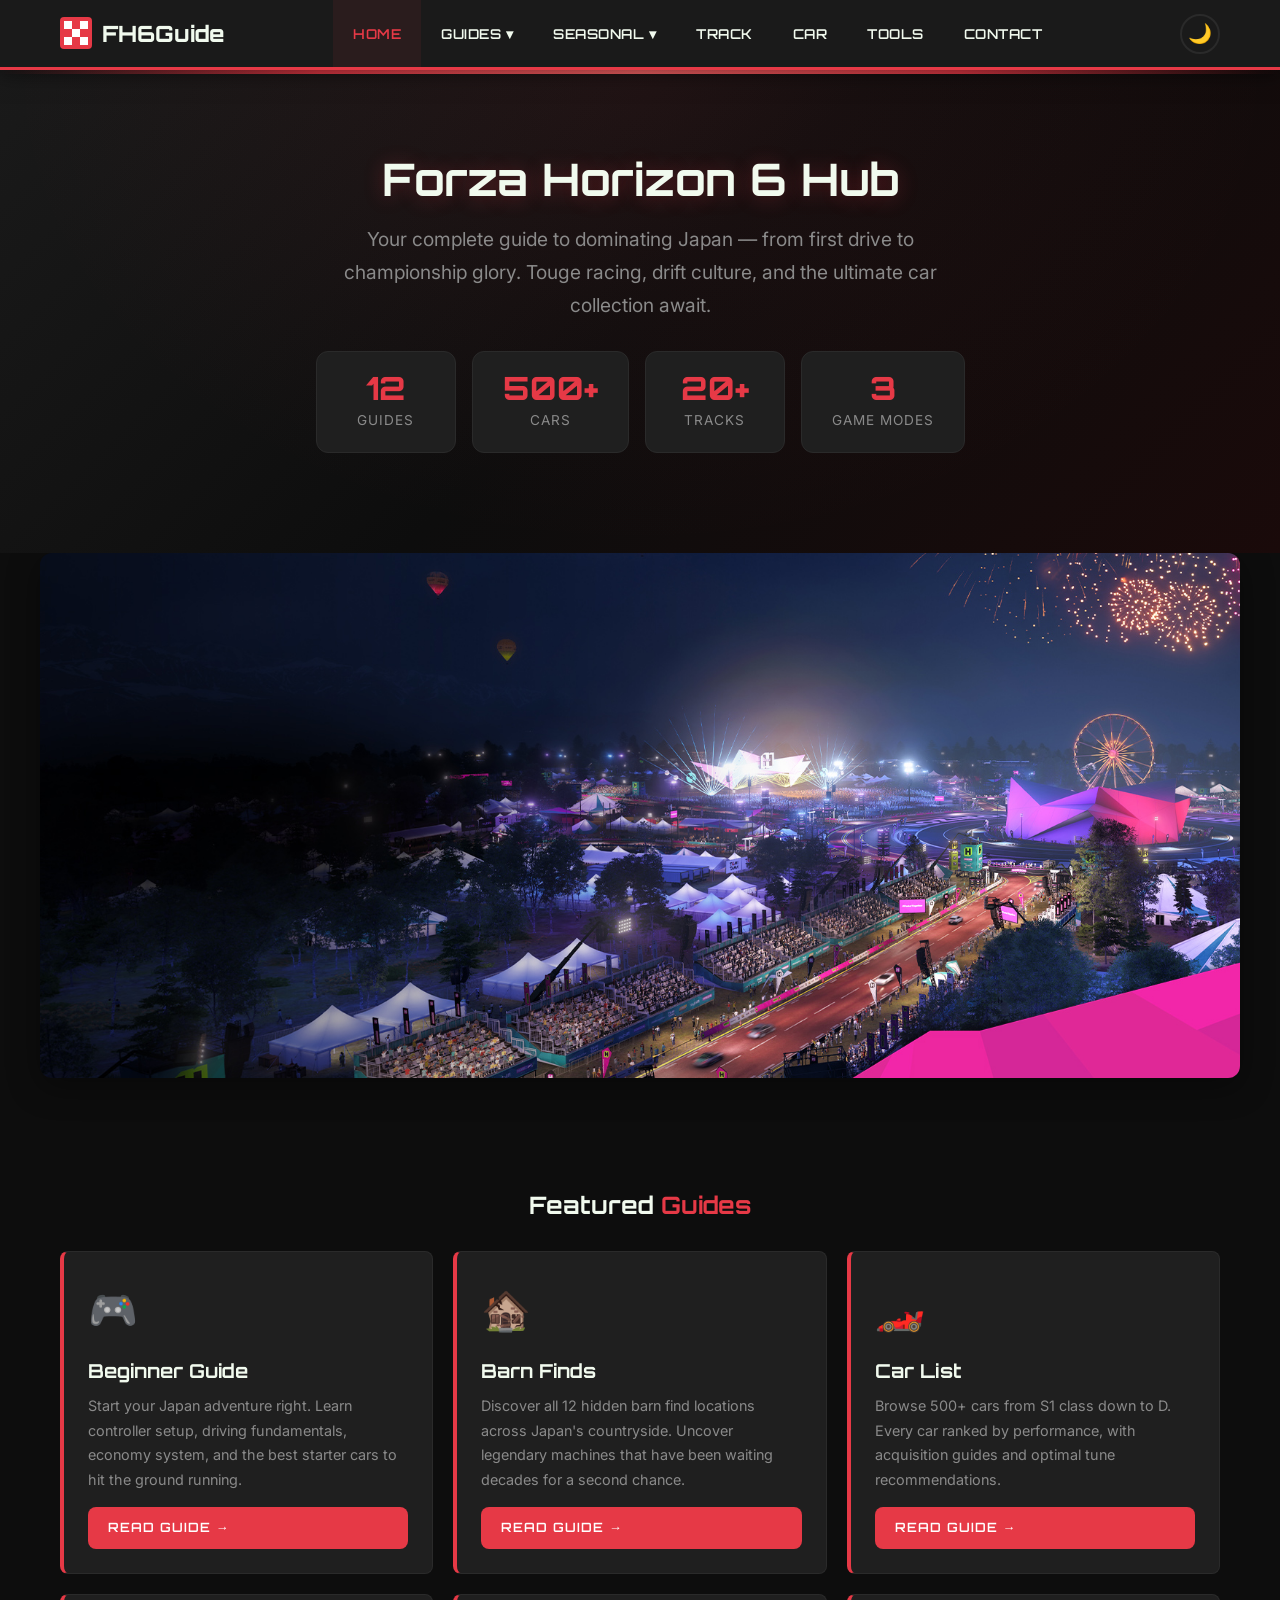
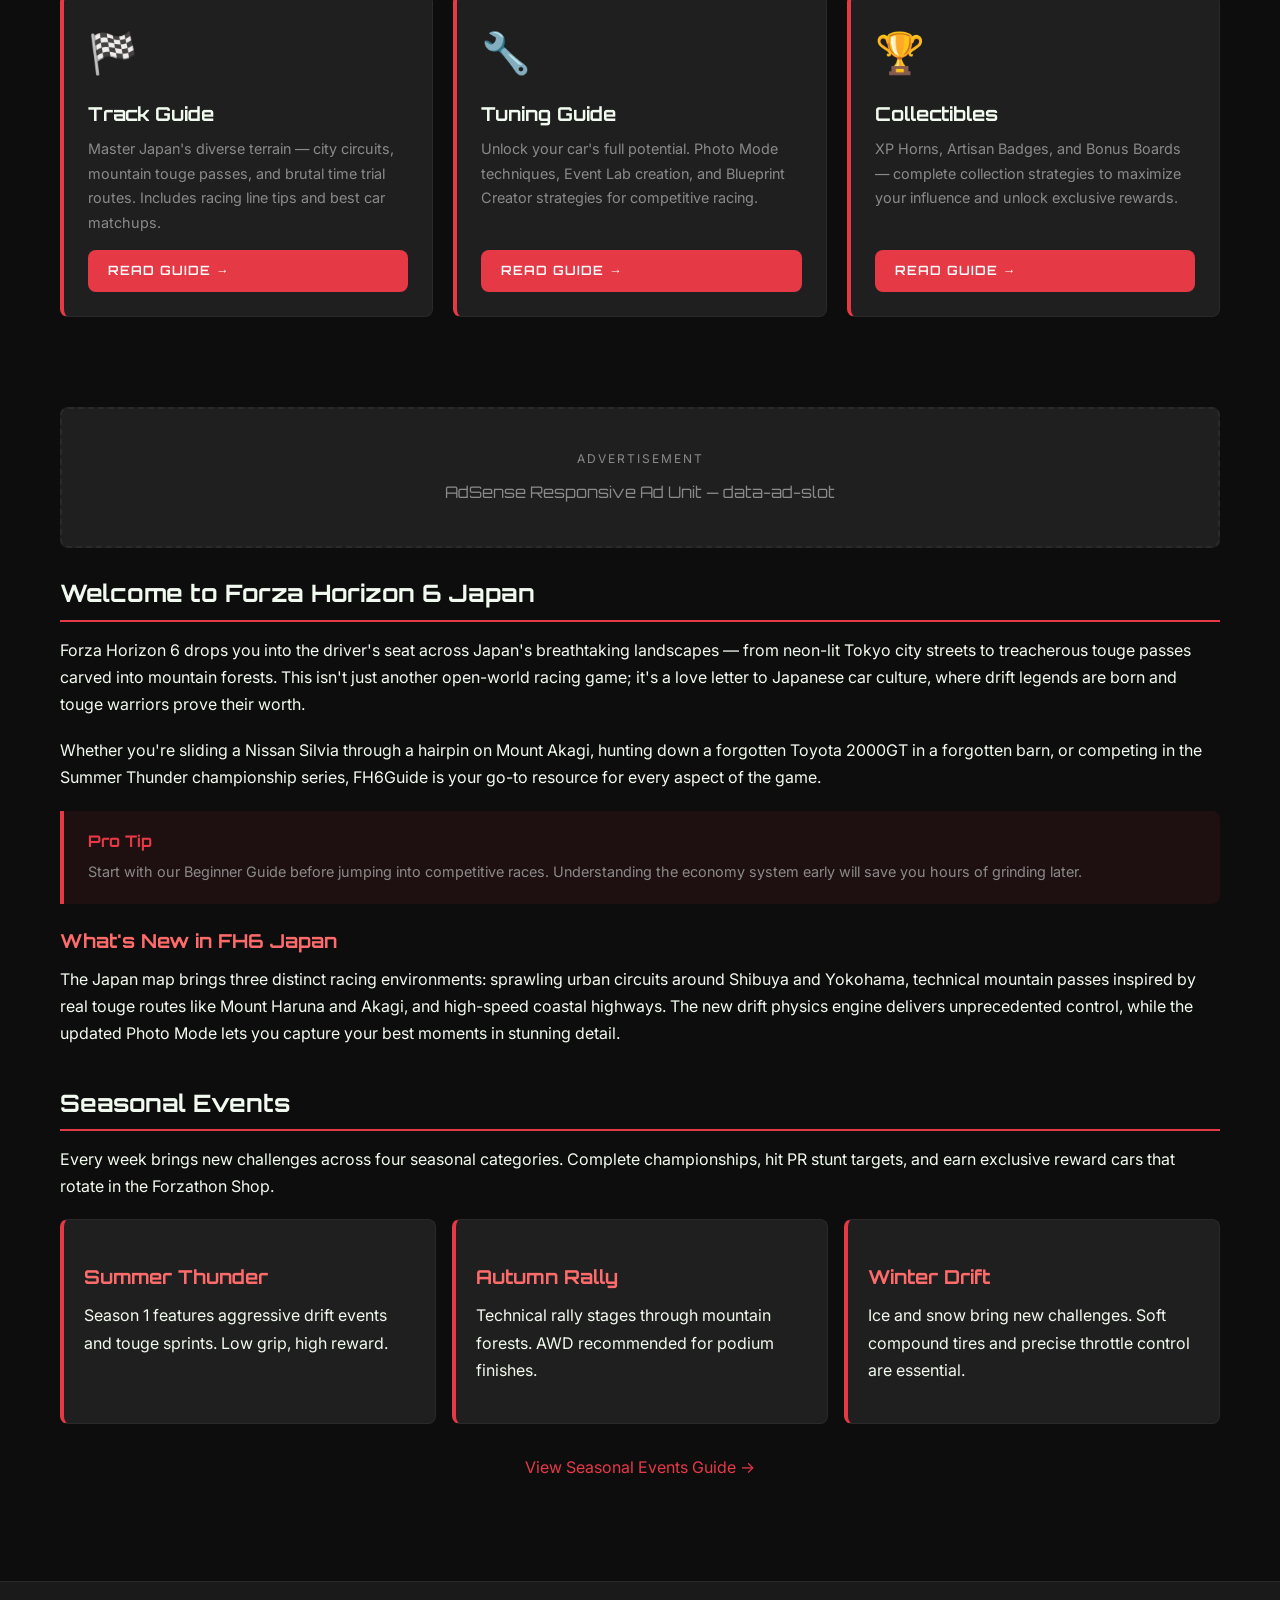
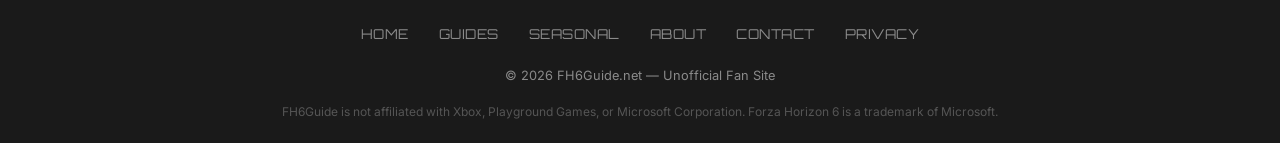
==== index.html @ bef546e5 "Add 11 real Xbox FH6 screenshots + hero images on all pages + img-banner CSS" ====
<!DOCTYPE html>
<html lang="en">
<head>
  <meta charset="UTF-8">
  <meta name="viewport" content="width=device-width, initial-scale=1.0">
  <title>Forza Horizon 6 Hub — Your Complete Japan Racing Guide</title>
  <meta name="description" content="Complete guide to Forza Horizon 6 Japan. Master touge racing, discover hidden barn finds, build the ultimate car collection, and dominate every seasonal event.">
  <meta name="keywords" content="Forza Horizon 6, FH6, Japan racing, touge, drift guide, car list, tuning, barn finds">
  <link rel="canonical" href="https://fh6guide.net/">
  <meta property="og:title" content="Forza Horizon 6 Hub — Your Complete Japan Racing Guide">
  <meta property="og:description" content="Complete guide to Forza Horizon 6 Japan. Master touge racing, discover hidden barn finds, build the ultimate car collection.">
  <meta property="og:type" content="website">
  <meta property="og:url" content="https://fh6guide.net/">
  <meta name="twitter:card" content="summary_large_image">
  <meta name="twitter:title" content="Forza Horizon 6 Hub">
  <meta name="twitter:description" content="Your complete Japan racing guide for FH6.">
  <link rel="stylesheet" href="css/style.css">
  <script type="application/ld+json">
  {
    "@context": "https://schema.org",
    "@type": "WebSite",
    "name": "FH6Guide",
    "url": "https://fh6guide.net/",
    "description": "Complete guide to Forza Horizon 6 Japan racing game",
    "publisher": {
      "@type": "Organization",
      "name": "FH6Guide"
    }
  }
  </script>
</head>
<body>
  <header class="header">
    <div class="header-inner">
      <a href="index.html" class="logo">
        <svg viewBox="0 0 32 32" fill="none" xmlns="http://www.w3.org/2000/svg">
          <rect width="32" height="32" rx="4" fill="#e63946"/>
          <rect x="4" y="4" width="8" height="8" fill="#fff"/>
          <rect x="20" y="4" width="8" height="8" fill="#fff"/>
          <rect x="12" y="12" width="8" height="8" fill="#fff"/>
          <rect x="4" y="20" width="8" height="8" fill="#fff"/>
          <rect x="20" y="20" width="8" height="8" fill="#fff"/>
        </svg>
        FH6Guide
      </a>
      <nav class="nav-desktop">
        <ul>
          <li><a href="index.html" class="active">Home</a></li>
          <li>
            <a href="pages/guides/index.html">Guides ▾</a>
            <ul class="dropdown">
              <li><a href="pages/guides/beginner-guide.html">Beginner Guide</a></li>
              <li><a href="pages/guides/barn-finds-guide.html">Barn Finds</a></li>
              <li><a href="pages/guides/car-guide.html">Car List</a></li>
              <li><a href="pages/guides/track-guide.html">Track Guide</a></li>
              <li><a href="pages/guides/tuning-guide.html">Tuning</a></li>
              <li><a href="pages/guides/collectibles-guide.html">Collectibles</a></li>
            </ul>
          </li>
          <li>
            <a href="pages/seasonal/index.html">Seasonal ▾</a>
            <ul class="dropdown">
              <li><a href="pages/seasonal/season-1-guide.html">Season 1</a></li>
            </ul>
          </li>
          <li><a href="pages/guides/track-guide.html">Track</a></li>
          <li><a href="pages/guides/car-guide.html">Car</a></li>
          <li><a href="pages/guides/tuning-guide.html">Tools</a></li>
          <li><a href="pages/contact.html">Contact</a></li>
        </ul>
      </nav>
      <button class="dark-mode-toggle" aria-label="Toggle dark mode">🌙</button>
      <button class="hamburger" aria-label="Menu">
        <span></span><span></span><span></span>
      </button>
    </div>
  </header>
  <nav class="nav-mobile">
    <ul>
      <li><a href="index.html">Home</a></li>
      <li class="mobile-dropdown">
        <a href="pages/guides/index.html">Guides</a>
        <ul class="mobile-dropdown-content">
          <li><a href="pages/guides/beginner-guide.html">Beginner Guide</a></li>
          <li><a href="pages/guides/barn-finds-guide.html">Barn Finds</a></li>
          <li><a href="pages/guides/car-guide.html">Car List</a></li>
          <li><a href="pages/guides/track-guide.html">Track Guide</a></li>
          <li><a href="pages/guides/tuning-guide.html">Tuning</a></li>
          <li><a href="pages/guides/collectibles-guide.html">Collectibles</a></li>
        </ul>
      </li>
      <li class="mobile-dropdown">
        <a href="pages/seasonal/index.html">Seasonal</a>
        <ul class="mobile-dropdown-content">
          <li><a href="pages/seasonal/season-1-guide.html">Season 1</a></li>
        </ul>
      </li>
      <li><a href="pages/guides/track-guide.html">Track</a></li>
      <li><a href="pages/guides/car-guide.html">Car</a></li>
      <li><a href="pages/guides/tuning-guide.html">Tools</a></li>
      <li><a href="pages/contact.html">Contact</a></li>
      <li><a href="pages/about.html">About</a></li>
    </ul>
  </nav>

  <section class="hero">
    <div class="hero-content container">
      <h1>Forza Horizon 6 Hub</h1>
      <p class="tagline">Your complete guide to dominating Japan — from first drive to championship glory. Touge racing, drift culture, and the ultimate car collection await.</p>
      <div class="stats-row">
        <div class="stat-item">
          <span class="stat-number">12</span>
          <span class="stat-label">Guides</span>
        </div>
        <div class="stat-item">
          <span class="stat-number">500+</span>
          <span class="stat-label">Cars</span>
        </div>
        <div class="stat-item">
          <span class="stat-number">20+</span>
          <span class="stat-label">Tracks</span>
        </div>
        <div class="stat-item">
          <span class="stat-number">3</span>
          <span class="stat-label">Game Modes</span>
        </div>
      </div>
    </div>
  </section>

  <div class="hero-image">
    <img src="images/hero/hero.jpg" alt="Forza Horizon 6 Japan" loading="eager">
  </div>

  <main class="main-content">
    <div class="container">
      <section class="featured-guides">
        <h2 class="section-title">Featured <span>Guides</span></h2>
        <div class="guides-grid">
          <article class="guide-card">
            <div class="guide-card-icon">🎮</div>
            <h3>Beginner Guide</h3>
            <p>Start your Japan adventure right. Learn controller setup, driving fundamentals, economy system, and the best starter cars to hit the ground running.</p>
            <a href="pages/guides/beginner-guide.html" class="guide-card-link">Read Guide →</a>
          </article>
          <article class="guide-card">
            <div class="guide-card-icon">🏚️</div>
            <h3>Barn Finds</h3>
            <p>Discover all 12 hidden barn find locations across Japan's countryside. Uncover legendary machines that have been waiting decades for a second chance.</p>
            <a href="pages/guides/barn-finds-guide.html" class="guide-card-link">Read Guide →</a>
          </article>
          <article class="guide-card">
            <div class="guide-card-icon">🏎️</div>
            <h3>Car List</h3>
            <p>Browse 500+ cars from S1 class down to D. Every car ranked by performance, with acquisition guides and optimal tune recommendations.</p>
            <a href="pages/guides/car-guide.html" class="guide-card-link">Read Guide →</a>
          </article>
          <article class="guide-card">
            <div class="guide-card-icon">🏁</div>
            <h3>Track Guide</h3>
            <p>Master Japan's diverse terrain — city circuits, mountain touge passes, and brutal time trial routes. Includes racing line tips and best car matchups.</p>
            <a href="pages/guides/track-guide.html" class="guide-card-link">Read Guide →</a>
          </article>
          <article class="guide-card">
            <div class="guide-card-icon">🔧</div>
            <h3>Tuning Guide</h3>
            <p>Unlock your car's full potential. Photo Mode techniques, Event Lab creation, and Blueprint Creator strategies for competitive racing.</p>
            <a href="pages/guides/tuning-guide.html" class="guide-card-link">Read Guide →</a>
          </article>
          <article class="guide-card">
            <div class="guide-card-icon">🏆</div>
            <h3>Collectibles</h3>
            <p>XP Horns, Artisan Badges, and Bonus Boards — complete collection strategies to maximize your influence and unlock exclusive rewards.</p>
            <a href="pages/guides/collectibles-guide.html" class="guide-card-link">Read Guide →</a>
          </article>
        </div>
      </section>

      <div class="ad-placeholder">
        <div class="ad-label">Advertisement</div>
        <div class="ad-text">AdSense Responsive Ad Unit — data-ad-slot</div>
      </div>

      <section class="content-section">
        <h2>Welcome to Forza Horizon 6 Japan</h2>
        <p>Forza Horizon 6 drops you into the driver's seat across Japan's breathtaking landscapes — from neon-lit Tokyo city streets to treacherous touge passes carved into mountain forests. This isn't just another open-world racing game; it's a love letter to Japanese car culture, where drift legends are born and touge warriors prove their worth.</p>
        <p>Whether you're sliding a Nissan Silvia through a hairpin on Mount Akagi, hunting down a forgotten Toyota 2000GT in a forgotten barn, or competing in the Summer Thunder championship series, FH6Guide is your go-to resource for every aspect of the game.</p>
        <div class="tip-box">
          <h4>Pro Tip</h4>
          <p>Start with our Beginner Guide before jumping into competitive races. Understanding the economy system early will save you hours of grinding later.</p>
        </div>
        <h3>What's New in FH6 Japan</h3>
        <p>The Japan map brings three distinct racing environments: sprawling urban circuits around Shibuya and Yokohama, technical mountain passes inspired by real touge routes like Mount Haruna and Akagi, and high-speed coastal highways. The new drift physics engine delivers unprecedented control, while the updated Photo Mode lets you capture your best moments in stunning detail.</p>
      </section>

      <section class="content-section">
        <h2>Seasonal Events</h2>
        <p>Every week brings new challenges across four seasonal categories. Complete championships, hit PR stunt targets, and earn exclusive reward cars that rotate in the Forzathon Shop.</p>
        <div class="info-grid">
          <div class="info-card">
            <h3>Summer Thunder</h3>
            <p>Season 1 features aggressive drift events and touge sprints. Low grip, high reward.</p>
          </div>
          <div class="info-card">
            <h3>Autumn Rally</h3>
            <p>Technical rally stages through mountain forests. AWD recommended for podium finishes.</p>
          </div>
          <div class="info-card">
            <h3>Winter Drift</h3>
            <p>Ice and snow bring new challenges. Soft compound tires and precise throttle control are essential.</p>
          </div>
        </div>
        <p style="text-align:center"><a href="pages/seasonal/index.html">View Seasonal Events Guide →</a></p>
      </section>
    </div>
  </main>

  <footer class="footer">
    <div class="container">
      <div class="footer-links">
        <a href="index.html">Home</a>
        <a href="pages/guides/index.html">Guides</a>
        <a href="pages/seasonal/index.html">Seasonal</a>
        <a href="pages/about.html">About</a>
        <a href="pages/contact.html">Contact</a>
        <a href="pages/privacy.html">Privacy</a>
      </div>
      <p>© 2026 FH6Guide.net — Unofficial Fan Site</p>
      <p class="disclaimer">FH6Guide is not affiliated with Xbox, Playground Games, or Microsoft Corporation. Forza Horizon 6 is a trademark of Microsoft.</p>
    </div>
  </footer>

  <script src="js/header.js"></script>
</body>
</html>
---- css/style.css ----
/* ================================================
   FH6Guide.net - Forza Horizon 6 Japan Complete Guide
   Stylesheet v1.0
   ================================================ */

@import url('https://fonts.googleapis.com/css2?family=Orbitron:wght@400;500;600;700;800;900&family=Inter:wght@300;400;500;600;700&display=swap');

:root {
  --bg-primary: #0d0d0d;
  --bg-secondary: #1a1a1a;
  --bg-card: #1f1f1f;
  --accent: #e63946;
  --accent-light: #ff6b6b;
  --accent-dark: #c1121f;
  --text: #f1faee;
  --text-muted: #8a8a8a;
  --border: #2a2a2a;
  --shadow: 0 4px 20px rgba(0, 0, 0, 0.5);
  --shadow-hover: 0 8px 30px rgba(230, 57, 70, 0.2);
  --radius: 8px;
  --radius-lg: 12px;
  --transition: all 0.3s ease;
  --font-heading: 'Orbitron', sans-serif;
  --font-body: 'Inter', sans-serif;
  --container: 1200px;
  --header-height: 70px;
}

*, *::before, *::after {
  box-sizing: border-box;
  margin: 0;
  padding: 0;
}

html {
  scroll-behavior: smooth;
  font-size: 16px;
}

body {
  font-family: var(--font-body);
  background-color: var(--bg-primary);
  color: var(--text);
  line-height: 1.7;
  min-height: 100vh;
  overflow-x: hidden;
}

a {
  color: var(--accent);
  text-decoration: none;
  transition: var(--transition);
}

a:hover {
  color: var(--accent-light);
}

img {
  max-width: 100%;
  height: auto;
  display: block;
}

ul, ol {
  list-style: none;
}

h1, h2, h3, h4, h5, h6 {
  font-family: var(--font-heading);
  font-weight: 700;
  line-height: 1.3;
  color: var(--text);
}

h1 { font-size: 2.2rem; }
h2 { font-size: 1.7rem; }
h3 { font-size: 1.3rem; }
h4 { font-size: 1.1rem; }

p {
  margin-bottom: 1rem;
  color: var(--text);
}

.container {
  width: 100%;
  max-width: var(--container);
  margin: 0 auto;
  padding: 0 20px;
}

.header {
  position: sticky;
  top: 0;
  z-index: 1000;
  background-color: var(--bg-secondary);
  border-bottom: 3px solid var(--accent);
  height: var(--header-height);
  box-shadow: var(--shadow);
}

.header-inner {
  display: flex;
  align-items: center;
  justify-content: space-between;
  height: 100%;
  max-width: var(--container);
  margin: 0 auto;
  padding: 0 20px;
}

.logo {
  display: flex;
  align-items: center;
  gap: 10px;
  font-family: var(--font-heading);
  font-size: 1.4rem;
  font-weight: 800;
  color: var(--text);
  text-decoration: none;
}

.logo:hover {
  color: var(--text);
}

.logo svg {
  width: 32px;
  height: 32px;
}

.nav-desktop {
  display: flex;
  align-items: center;
  gap: 0;
}

.nav-desktop > ul {
  display: flex;
  align-items: center;
  gap: 0;
}

.nav-desktop > ul > li {
  position: relative;
}

.nav-desktop > ul > li > a {
  display: flex;
  align-items: center;
  gap: 6px;
  padding: 0 20px;
  height: var(--header-height);
  color: var(--text);
  font-family: var(--font-heading);
  font-size: 0.85rem;
  font-weight: 600;
  letter-spacing: 0.5px;
  text-transform: uppercase;
  transition: var(--transition);
}

.nav-desktop > ul > li > a:hover,
.nav-desktop > ul > li > a.active {
  color: var(--accent);
  background-color: rgba(230, 57, 70, 0.08);
}

.nav-desktop .dropdown {
  position: absolute;
  top: 100%;
  left: 0;
  min-width: 220px;
  background-color: var(--bg-card);
  border: 1px solid var(--border);
  border-radius: 0 0 var(--radius) var(--radius);
  box-shadow: var(--shadow);
  opacity: 0;
  visibility: hidden;
  transform: translateY(-10px);
  transition: var(--transition);
  z-index: 100;
}

.nav-desktop > ul > li:hover .dropdown {
  opacity: 1;
  visibility: visible;
  transform: translateY(0);
}

.nav-desktop .dropdown li a {
  display: block;
  padding: 12px 20px;
  color: var(--text-muted);
  font-family: var(--font-heading);
  font-size: 0.8rem;
  font-weight: 500;
  letter-spacing: 0.3px;
  text-transform: uppercase;
  border-bottom: 1px solid var(--border);
  transition: var(--transition);
}

.nav-desktop .dropdown li:last-child a {
  border-bottom: none;
}

.nav-desktop .dropdown li a:hover {
  color: var(--accent);
  background-color: rgba(230, 57, 70, 0.1);
  padding-left: 24px;
}

.dark-mode-toggle {
  background: none;
  border: 2px solid var(--border);
  color: var(--text);
  width: 40px;
  height: 40px;
  border-radius: 50%;
  cursor: pointer;
  font-size: 1.2rem;
  display: flex;
  align-items: center;
  justify-content: center;
  transition: var(--transition);
  margin-left: 10px;
}

.dark-mode-toggle:hover {
  border-color: var(--accent);
  color: var(--accent);
}

.hamburger {
  display: none;
  flex-direction: column;
  gap: 5px;
  background: none;
  border: none;
  cursor: pointer;
  padding: 5px;
}

.hamburger span {
  display: block;
  width: 28px;
  height: 3px;
  background-color: var(--text);
  border-radius: 2px;
  transition: var(--transition);
}

.hamburger.active span:nth-child(1) {
  transform: rotate(45deg) translate(6px, 6px);
}

.hamburger.active span:nth-child(2) {
  opacity: 0;
}

.hamburger.active span:nth-child(3) {
  transform: rotate(-45deg) translate(6px, -6px);
}

.nav-mobile {
  display: none;
  position: fixed;
  top: var(--header-height);
  left: 0;
  right: 0;
  bottom: 0;
  background-color: var(--bg-secondary);
  z-index: 999;
  overflow-y: auto;
}

.nav-mobile.active {
  display: block;
}

.nav-mobile ul {
  padding: 20px;
}

.nav-mobile > ul > li > a {
  display: block;
  padding: 15px 0;
  color: var(--text);
  font-family: var(--font-heading);
  font-size: 1rem;
  font-weight: 600;
  text-transform: uppercase;
  border-bottom: 1px solid var(--border);
}

.nav-mobile .mobile-dropdown > a {
  display: flex;
  justify-content: space-between;
  align-items: center;
}

.nav-mobile .mobile-dropdown-content {
  display: none;
  padding-left: 20px;
}

.nav-mobile .mobile-dropdown.active .mobile-dropdown-content {
  display: block;
}

.nav-mobile .mobile-dropdown-content li a {
  display: block;
  padding: 10px 0;
  color: var(--text-muted);
  font-size: 0.9rem;
  border-bottom: 1px solid var(--border);
}

.hero {
  position: relative;
  padding: 80px 0 60px;
  text-align: center;
  overflow: hidden;
  background: linear-gradient(135deg, var(--bg-secondary) 0%, var(--bg-primary) 50%, #1a0a0a 100%);
}

.hero::before {
  content: '';
  position: absolute;
  top: 0;
  left: 0;
  right: 0;
  height: 4px;
  background: linear-gradient(90deg, transparent, var(--accent), var(--accent-light), var(--accent), transparent);
}

.hero::after {
  content: '';
  position: absolute;
  inset: 0;
  background: radial-gradient(ellipse at center top, rgba(230, 57, 70, 0.08) 0%, transparent 70%);
  pointer-events: none;
}

.hero-content {
  position: relative;
  z-index: 1;
}

.hero h1 {
  font-size: 2.8rem;
  margin-bottom: 15px;
  text-shadow: 0 2px 20px rgba(230, 57, 70, 0.3);
}

.hero .tagline {
  font-size: 1.2rem;
  color: var(--text-muted);
  margin-bottom: 30px;
  max-width: 600px;
  margin-left: auto;
  margin-right: auto;
}

.stats-row {
  display: flex;
  gap: 16px;
  justify-content: center;
  flex-wrap: wrap;
  margin-bottom: 40px;
}

.stat-item {
  display: flex;
  flex-direction: column;
  align-items: center;
  padding: 20px 30px;
  background-color: var(--bg-card);
  border: 1px solid var(--border);
  border-radius: var(--radius-lg);
  min-width: 140px;
}

.stat-number {
  font-family: var(--font-heading);
  font-size: 2rem;
  font-weight: 800;
  color: var(--accent);
  line-height: 1;
  margin-bottom: 5px;
}

.stat-label {
  font-size: 0.85rem;
  color: var(--text-muted);
  text-transform: uppercase;
  letter-spacing: 1px;
}

.featured-guides {
  padding: 40px 0 60px;
}

.section-title {
  font-size: 1.5rem;
  margin-bottom: 30px;
  text-align: center;
  color: var(--text);
}

.section-title span {
  color: var(--accent);
}

.guides-grid {
  display: grid;
  grid-template-columns: repeat(auto-fill, minmax(320px, 1fr));
  gap: 20px;
}

.guide-card {
  display: flex;
  flex-direction: column;
  background-color: var(--bg-card);
  border: 1px solid var(--border);
  border-left: 4px solid var(--accent);
  border-radius: var(--radius);
  padding: 24px;
  transition: var(--transition);
}

.guide-card:hover {
  transform: translateY(-5px);
  box-shadow: var(--shadow-hover);
  border-color: var(--accent);
}

.guide-card-icon {
  font-size: 2.5rem;
  margin-bottom: 15px;
}

.guide-card h3 {
  font-size: 1.2rem;
  margin-bottom: 10px;
  color: var(--text);
}

.guide-card p {
  font-size: 0.9rem;
  color: var(--text-muted);
  margin-bottom: 15px;
  flex-grow: 1;
}

.guide-card-link {
  display: inline-flex;
  align-items: center;
  gap: 8px;
  padding: 10px 20px;
  background-color: var(--accent);
  color: #fff;
  font-family: var(--font-heading);
  font-size: 0.8rem;
  font-weight: 600;
  text-transform: uppercase;
  letter-spacing: 1px;
  border-radius: var(--radius);
  transition: var(--transition);
}

.guide-card-link:hover {
  background-color: var(--accent-light);
  color: #fff;
  transform: translateX(3px);
}

.hero-page {
  position: relative;
  padding: 60px 0 40px;
  text-align: center;
  background: linear-gradient(135deg, var(--bg-secondary) 0%, var(--bg-primary) 100%);
}

.hero-page::before {
  content: '';
  position: absolute;
  top: 0;
  left: 0;
  right: 0;
  height: 4px;
  background: linear-gradient(90deg, transparent, var(--accent), transparent);
}

.hero-page h1 {
  font-size: 2.2rem;
  margin-bottom: 10px;
}

.hero-page .breadcrumb {
  font-size: 0.85rem;
  color: var(--text-muted);
}

.hero-page .breadcrumb a {
  color: var(--text-muted);
}

.hero-page .breadcrumb a:hover {
  color: var(--accent);
}


/* Hero full-width image */
.hero-image {
    width: 100%;
    max-width: 1200px;
    margin: 0 auto 32px;
    border-radius: 12px;
    overflow: hidden;
    box-shadow: 0 8px 32px rgba(0,0,0,0.4);
}
.hero-image img {
    width: 100%;
    height: auto;
    display: block;
    aspect-ratio: 16/7;
    object-fit: cover;
}

.main-content {
  padding: 40px 0 60px;
}

.tab-nav {
  display: flex;
  gap: 10px;
  flex-wrap: wrap;
  margin-bottom: 30px;
  padding-bottom: 20px;
  border-bottom: 1px solid var(--border);
}

.tab-btn {
  padding: 10px 24px;
  background-color: var(--bg-card);
  border: 1px solid var(--border);
  border-radius: 30px;
  color: var(--text-muted);
  font-family: var(--font-heading);
  font-size: 0.85rem;
  font-weight: 600;
  text-transform: uppercase;
  letter-spacing: 0.5px;
  cursor: pointer;
  transition: var(--transition);
}

.tab-btn:hover {
  border-color: var(--accent);
  color: var(--text);
}

.tab-btn.active {
  background-color: var(--accent);
  border-color: var(--accent);
  color: #fff;
}

.tab-content {
  display: none;
}

.tab-content.active {
  display: block;
}

.info-grid {
  display: grid;
  grid-template-columns: repeat(auto-fill, minmax(300px, 1fr));
  gap: 16px;
  margin-bottom: 30px;
}

.info-card {
  background-color: var(--bg-card);
  border: 1px solid var(--border);
  border-left: 4px solid var(--accent);
  border-radius: var(--radius);
  padding: 20px;
  transition: var(--transition);
}

.info-card:hover {
  transform: translateY(-3px);
  box-shadow: var(--shadow);
}

.info-card h3 {
  font-size: 1.1rem;
  margin-bottom: 10px;
  color: var(--accent);
}

.info-card p {
  font-size: 0.9rem;
  color: var(--text-muted);
  margin-bottom: 0;
}

.checklist {
  margin-bottom: 30px;
}

.checklist li {
  display: flex;
  align-items: flex-start;
  gap: 12px;
  padding: 12px 0;
  border-bottom: 1px solid var(--border);
}

.checklist li:last-child {
  border-bottom: none;
}

.checklist input[type="checkbox"] {
  appearance: none;
  width: 22px;
  height: 22px;
  min-width: 22px;
  border: 2px solid var(--border);
  border-radius: 4px;
  cursor: pointer;
  transition: var(--transition);
  position: relative;
  margin-top: 2px;
}

.checklist input[type="checkbox"]:checked {
  background-color: var(--accent);
  border-color: var(--accent);
}

.checklist input[type="checkbox"]:checked::after {
  content: '';
  position: absolute;
  top: 50%;
  left: 50%;
  transform: translate(-50%, -50%);
  width: 12px;
  height: 12px;
  background: url("data:image/svg+xml,%3Csvg xmlns='http://www.w3.org/2000/svg' viewBox='0 0 24 24' fill='white'%3E%3Cpath d='M9 16.17L4.83 12l-1.42 1.41L9 19 21 7l-1.41-1.41z'/%3E%3C/svg%3E") center/contain no-repeat;
}

.checklist label {
  cursor: pointer;
  color: var(--text);
  font-size: 0.95rem;
}

.table-wrapper {
  overflow-x: auto;
  margin-bottom: 30px;
  border-radius: var(--radius);
  border: 1px solid var(--border);
}

table {
  width: 100%;
  border-collapse: collapse;
  background-color: var(--bg-card);
}

thead {
  background-color: var(--bg-secondary);
}

th {
  padding: 14px 16px;
  text-align: left;
  font-family: var(--font-heading);
  font-size: 0.8rem;
  font-weight: 700;
  text-transform: uppercase;
  letter-spacing: 0.5px;
  color: var(--text-muted);
  border-bottom: 2px solid var(--border);
}

td {
  padding: 12px 16px;
  font-size: 0.9rem;
  color: var(--text);
  border-bottom: 1px solid var(--border);
}

tr:last-child td {
  border-bottom: none;
}

tr:hover td {
  background-color: rgba(230, 57, 70, 0.05);
}

td .car-name {
  font-weight: 600;
  color: var(--text);
}

td .car-year {
  color: var(--text-muted);
  font-size: 0.8rem;
}

td .car-class {
  display: inline-block;
  padding: 3px 10px;
  border-radius: 20px;
  font-size: 0.75rem;
  font-weight: 700;
  text-transform: uppercase;
}

.class-s1 { background-color: #ff6b6b; color: #000; }
.class-s2 { background-color: #ffd700; color: #000; }
.class-a   { background-color: #00bfff; color: #000; }
.class-b   { background-color: #32cd32; color: #000; }
.class-c   { background-color: #ffa500; color: #000; }
.class-d   { background-color: #808080; color: #fff; }

.faq-section {
  margin-top: 40px;
}

.faq-item {
  border: 1px solid var(--border);
  border-radius: var(--radius);
  margin-bottom: 15px;
  overflow: hidden;
  background-color: var(--bg-card);
}

.faq-question {
  display: flex;
  justify-content: space-between;
  align-items: center;
  padding: 18px 20px;
  cursor: pointer;
  font-family: var(--font-heading);
  font-size: 1rem;
  font-weight: 600;
  color: var(--text);
  background-color: var(--bg-secondary);
  transition: var(--transition);
}

.faq-question:hover {
  background-color: rgba(230, 57, 70, 0.1);
}

.faq-question::after {
  content: '+';
  font-size: 1.5rem;
  color: var(--accent);
  transition: var(--transition);
}

.faq-item.active .faq-question::after {
  content: '-';
}

.faq-answer {
  display: none;
  padding: 20px;
  color: var(--text-muted);
  font-size: 0.95rem;
  line-height: 1.8;
}

.faq-item.active .faq-answer {
  display: block;
}

.image-gallery {
  display: grid;
  grid-template-columns: repeat(2, 1fr);
  gap: 16px;
  margin-bottom: 30px;
}

.gallery-item {
  position: relative;
  aspect-ratio: 16 / 9;
  border-radius: var(--radius);
  overflow: hidden;
  background: linear-gradient(135deg, var(--bg-secondary), var(--bg-card));
  border: 1px solid var(--border);
}

.gallery-item img,
.gallery-item .placeholder-img {
  width: 100%;
  height: 100%;
  object-fit: cover;
}

.placeholder-img {
  display: flex;
  align-items: center;
  justify-content: center;
  font-size: 3rem;
  color: var(--accent);
  background: linear-gradient(135deg, var(--bg-secondary), #1a0a0a);
}

.video-embed {
  margin-bottom: 30px;
  border-radius: var(--radius);
  overflow: hidden;
  border: 1px solid var(--border);
  aspect-ratio: 16 / 9;
  background-color: var(--bg-card);
}

.video-embed iframe {
  width: 100%;
  height: 100%;
  border: none;
}

.ad-placeholder {
  margin: 30px 0;
  padding: 40px 20px;
  border: 2px dashed var(--border);
  border-radius: var(--radius);
  text-align: center;
  background-color: var(--bg-card);
}

.ad-placeholder .ad-label {
  font-size: 0.75rem;
  text-transform: uppercase;
  letter-spacing: 2px;
  color: var(--text-muted);
  margin-bottom: 10px;
}

.ad-placeholder .ad-text {
  font-family: var(--font-heading);
  font-size: 1rem;
  color: var(--text-muted);
}

.content-section {
  margin-bottom: 40px;
}

.content-section h2 {
  font-size: 1.5rem;
  margin-bottom: 15px;
  padding-bottom: 10px;
  border-bottom: 2px solid var(--accent);
}

.content-section h3 {
  font-size: 1.2rem;
  margin: 25px 0 12px;
  color: var(--accent-light);
}

.content-section p {
  font-size: 1rem;
  color: var(--text);
  margin-bottom: 1.2rem;
}

.content-section ul,
.content-section ol {
  margin-bottom: 1.2rem;
  padding-left: 20px;
}

.content-section ul li,
.content-section ol li {
  margin-bottom: 8px;
  color: var(--text);
  list-style: disc;
}

.content-section ol li {
  list-style: decimal;
}

.tip-box {
  padding: 20px 24px;
  background-color: rgba(230, 57, 70, 0.08);
  border-left: 4px solid var(--accent);
  border-radius: 0 var(--radius) var(--radius) 0;
  margin-bottom: 20px;
}

.tip-box h4 {
  color: var(--accent);
  margin-bottom: 8px;
  font-size: 1rem;
}

.tip-box p {
  font-size: 0.9rem;
  color: var(--text-muted);
  margin-bottom: 0;
}

.reward-tier {
  display: flex;
  gap: 20px;
  padding: 20px;
  background-color: var(--bg-card);
  border: 1px solid var(--border);
  border-radius: var(--radius);
  margin-bottom: 15px;
  align-items: center;
}

.reward-tier .tier-badge {
  padding: 8px 16px;
  border-radius: var(--radius);
  font-family: var(--font-heading);
  font-size: 0.9rem;
  font-weight: 700;
  text-transform: uppercase;
}

.reward-tier .tier-badge.gold {
  background-color: #ffd700;
  color: #000;
}

.reward-tier .tier-badge.silver {
  background-color: #c0c0c0;
  color: #000;
}

.reward-tier .tier-badge.bronze {
  background-color: #cd7f32;
  color: #fff;
}

.reward-tier .tier-info h4 {
  font-size: 1rem;
  margin-bottom: 5px;
}

.reward-tier .tier-info p {
  font-size: 0.85rem;
  color: var(--text-muted);
  margin-bottom: 0;
}

.contact-form {
  max-width: 600px;
  margin: 0 auto 40px;
}

.form-group {
  margin-bottom: 20px;
}

.form-group label {
  display: block;
  margin-bottom: 8px;
  font-family: var(--font-heading);
  font-size: 0.85rem;
  font-weight: 600;
  color: var(--text);
  text-transform: uppercase;
  letter-spacing: 0.5px;
}

.form-group input,
.form-group textarea,
.form-group select {
  width: 100%;
  padding: 14px 16px;
  background-color: var(--bg-card);
  border: 1px solid var(--border);
  border-radius: var(--radius);
  color: var(--text);
  font-family: var(--font-body);
  font-size: 1rem;
  transition: var(--transition);
}

.form-group input:focus,
.form-group textarea:focus,
.form-group select:focus {
  outline: none;
  border-color: var(--accent);
  box-shadow: 0 0 0 3px rgba(230, 57, 70, 0.15);
}

.form-group textarea {
  min-height: 150px;
  resize: vertical;
}

.btn-primary {
  display: inline-flex;
  align-items: center;
  justify-content: center;
  padding: 14px 40px;
  background-color: var(--accent);
  border: none;
  border-radius: var(--radius);
  color: #fff;
  font-family: var(--font-heading);
  font-size: 1rem;
  font-weight: 700;
  text-transform: uppercase;
  letter-spacing: 1px;
  cursor: pointer;
  transition: var(--transition);
}

.btn-primary:hover {
  background-color: var(--accent-light);
  transform: translateY(-2px);
  box-shadow: var(--shadow-hover);
}

.footer {
  background-color: var(--bg-secondary);
  border-top: 1px solid var(--border);
  padding: 40px 0 20px;
  text-align: center;
}

.footer-links {
  display: flex;
  justify-content: center;
  gap: 30px;
  flex-wrap: wrap;
  margin-bottom: 20px;
}

.footer-links a {
  color: var(--text-muted);
  font-size: 0.85rem;
  font-family: var(--font-heading);
  text-transform: uppercase;
  letter-spacing: 0.5px;
}

.footer-links a:hover {
  color: var(--accent);
}

.footer p {
  font-size: 0.8rem;
  color: var(--text-muted);
  margin-bottom: 0;
}

.footer .disclaimer {
  margin-top: 15px;
  font-size: 0.75rem;
  color: #555;
}

.related-links {
  padding: 20px;
  background-color: var(--bg-card);
  border: 1px solid var(--border);
  border-radius: var(--radius);
  margin: 30px 0;
}

.related-links h4 {
  font-size: 1rem;
  margin-bottom: 12px;
  color: var(--accent);
}

.related-links ul {
  display: flex;
  flex-wrap: wrap;
  gap: 10px;
}

.related-links li a {
  padding: 6px 14px;
  background-color: var(--bg-secondary);
  border: 1px solid var(--border);
  border-radius: 20px;
  color: var(--text-muted);
  font-size: 0.85rem;
  transition: var(--transition);
}

.related-links li a:hover {
  border-color: var(--accent);
  color: var(--accent);
  background-color: rgba(230, 57, 70, 0.08);
}

@media (max-width: 992px) {
  .nav-desktop {
    display: none;
  }

  .hamburger {
    display: flex;
  }

  .hero h1 {
    font-size: 2.2rem;
  }

  .guides-grid {
    grid-template-columns: repeat(auto-fill, minmax(280px, 1fr));
  }
}

@media (max-width: 768px) {
  h1 { font-size: 1.8rem; }
  h2 { font-size: 1.4rem; }
  h3 { font-size: 1.1rem; }

  .hero {
    padding: 50px 0 40px;
  }

  .hero h1 {
    font-size: 1.8rem;
  }

  .hero .tagline {
    font-size: 1rem;
  }

  .stats-row {
    gap: 10px;
  }

  .stat-item {
    padding: 15px 20px;
    min-width: 120px;
  }

  .stat-number {
    font-size: 1.5rem;
  }

  .guides-grid {
    grid-template-columns: 1fr;
  }

  .info-grid {
    grid-template-columns: 1fr;
  }

  .image-gallery {
    grid-template-columns: 1fr;
  }

  .tab-nav {
    gap: 8px;
  }

  .tab-btn {
    padding: 8px 16px;
    font-size: 0.75rem;
  }

  .reward-tier {
    flex-direction: column;
    text-align: center;
  }

  .footer-links {
    flex-direction: column;
    gap: 15px;
  }
}

@media (max-width: 480px) {
  html {
    font-size: 15px;
  }

  .container {
    padding: 0 15px;
  }

  .hero {
    padding: 40px 0 30px;
  }

  .hero h1 {
    font-size: 1.5rem;
  }

  .stat-item {
    min-width: 100px;
    padding: 12px 15px;
  }

  .stat-number {
    font-size: 1.3rem;
  }

  .guide-card {
    padding: 18px;
  }

  .ad-placeholder {
    padding: 30px 15px;
  }
}

.text-center { text-align: center; }
.text-left { text-align: left; }
.text-right { text-align: right; }
.mt-0 { margin-top: 0; }
.mb-0 { margin-bottom: 0; }
.mb-20 { margin-bottom: 20px; }
.mb-30 { margin-bottom: 30px; }
.mb-40 { margin-bottom: 40px; }
.pt-0 { padding-top: 0; }
.pb-0 { padding-bottom: 0; }
.hidden { display: none; }
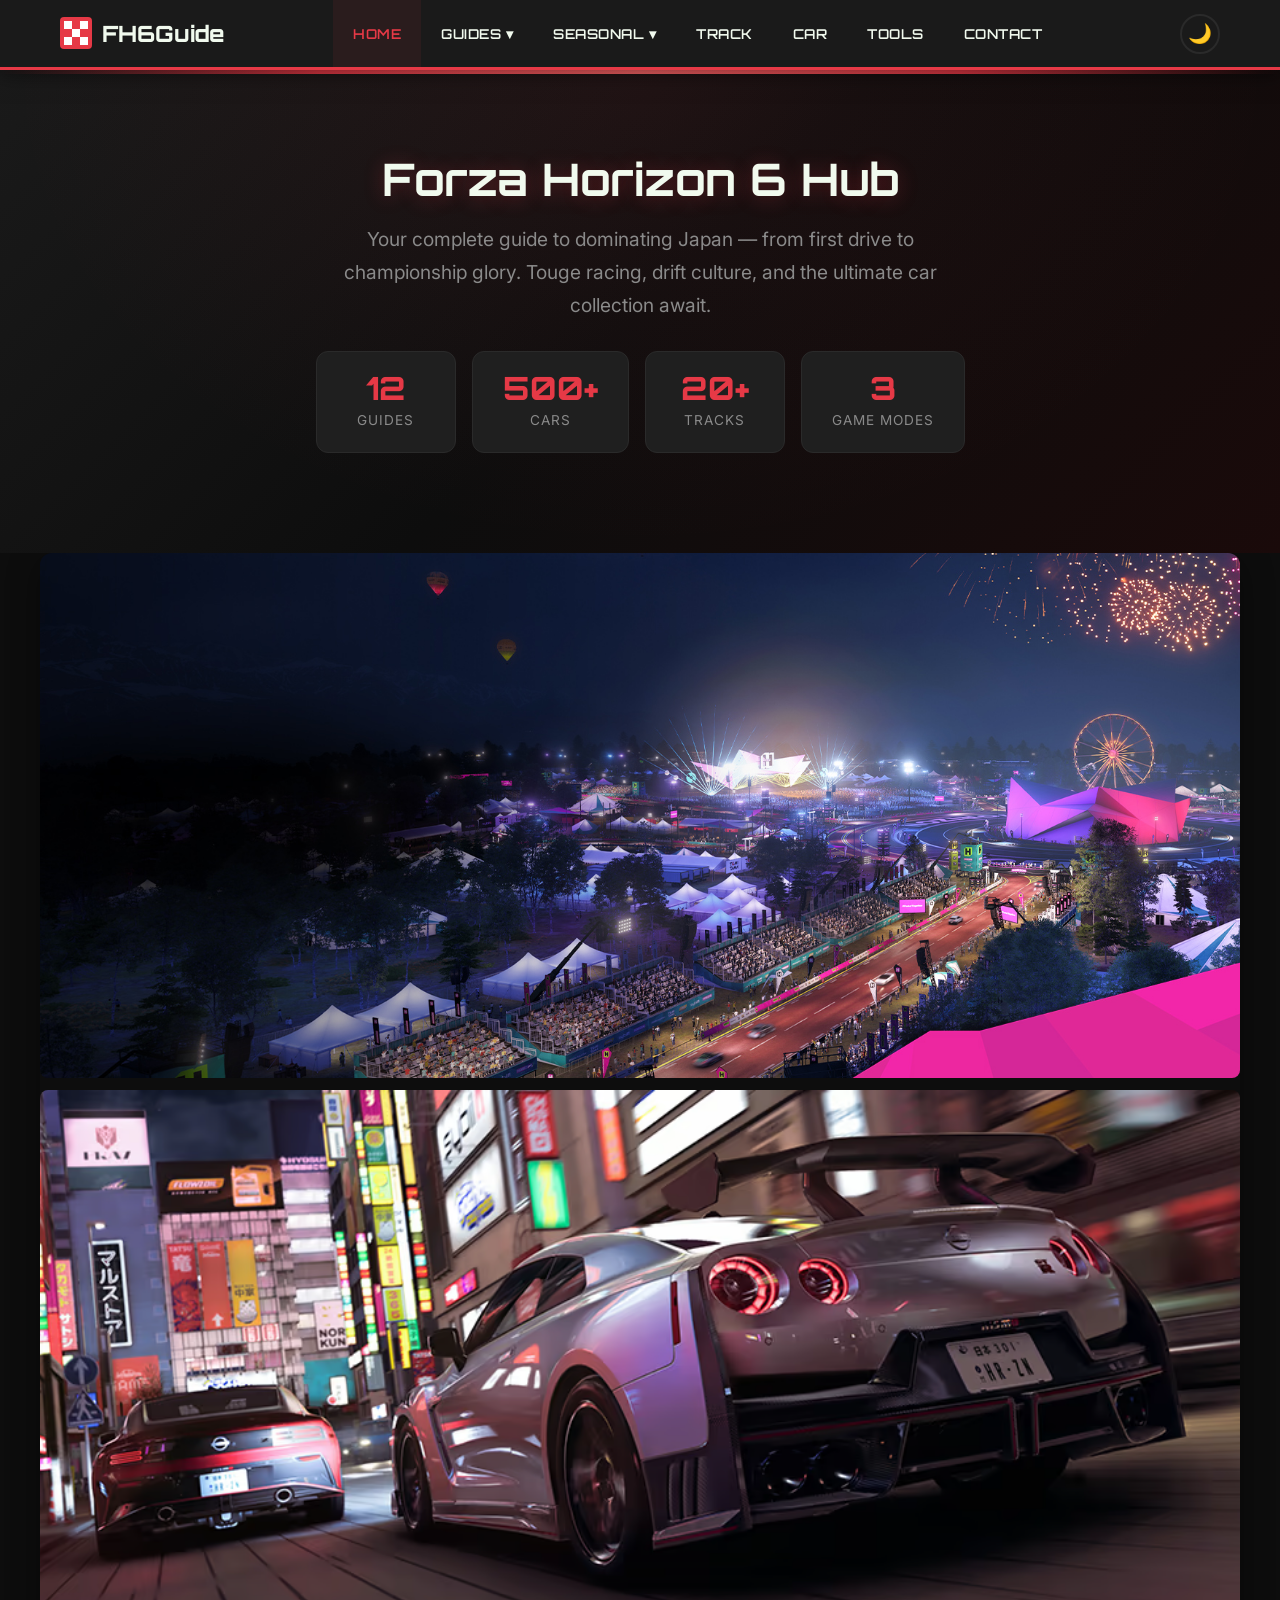
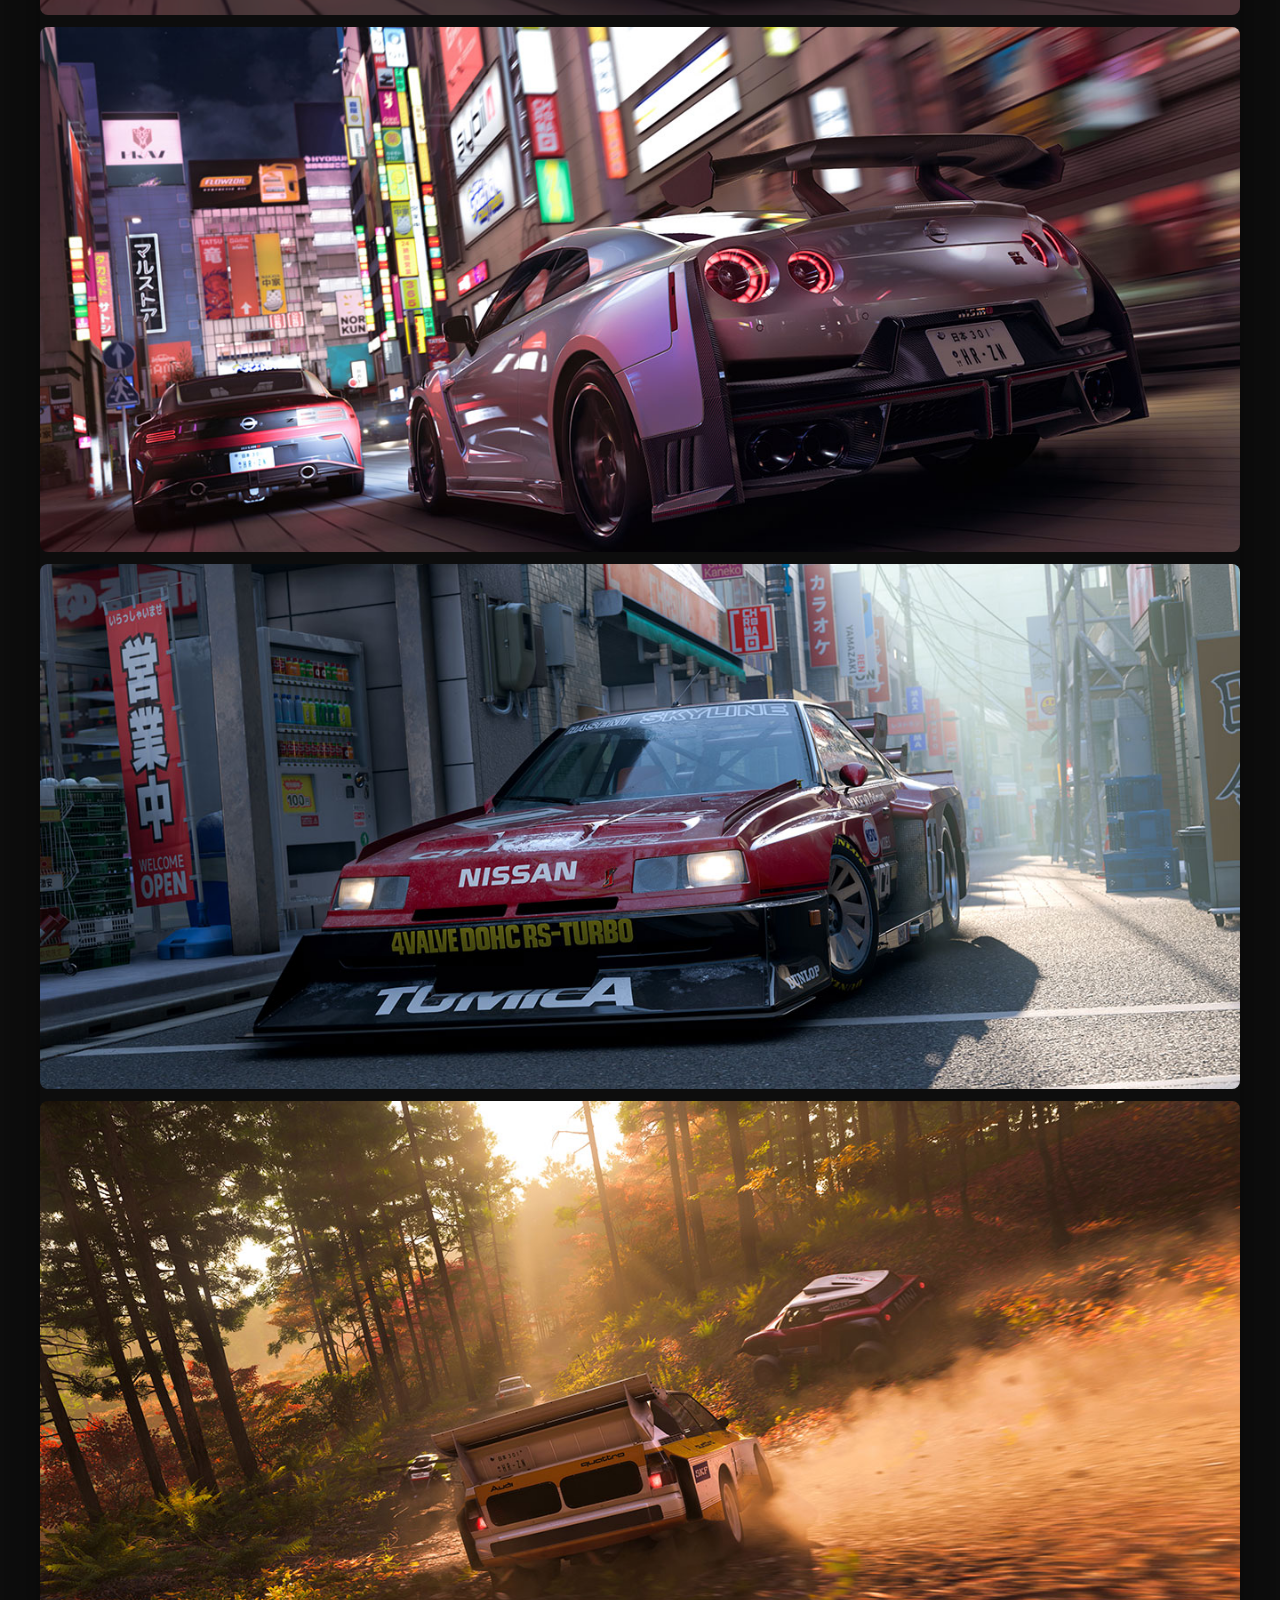
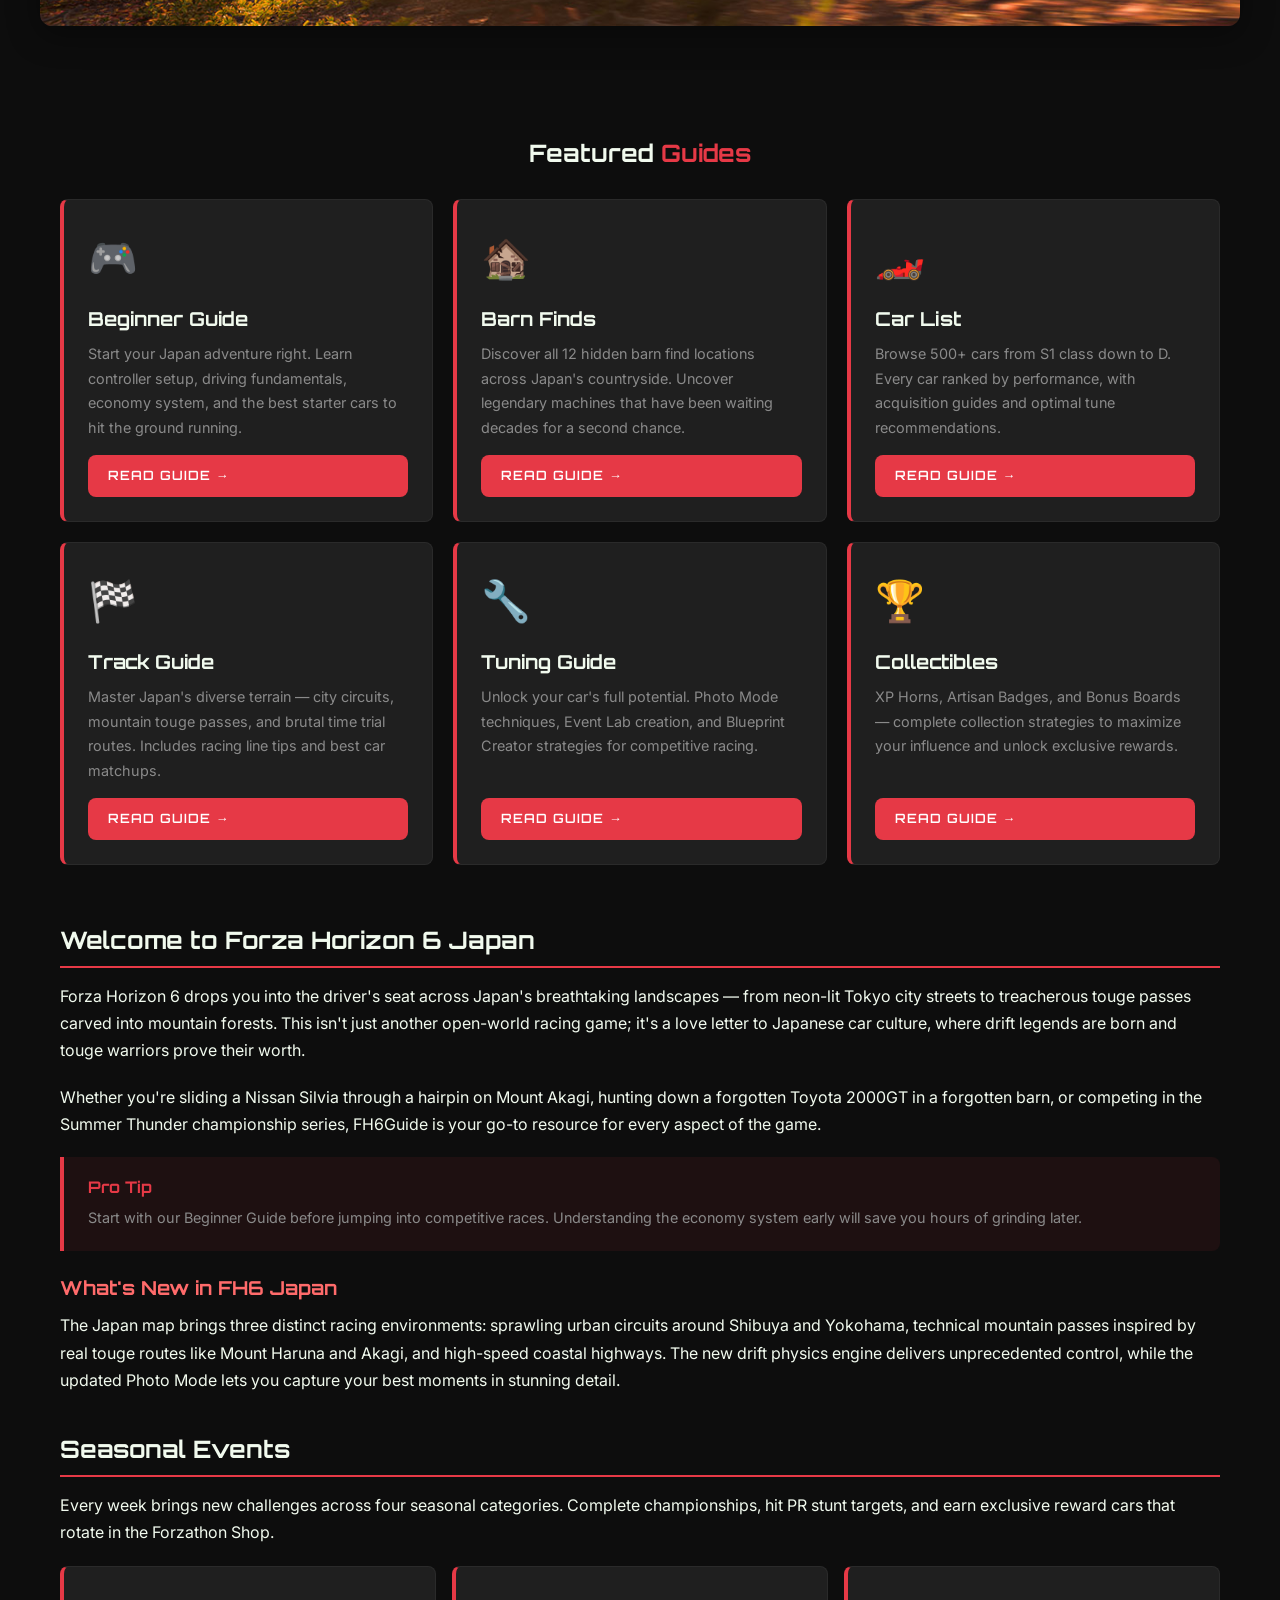
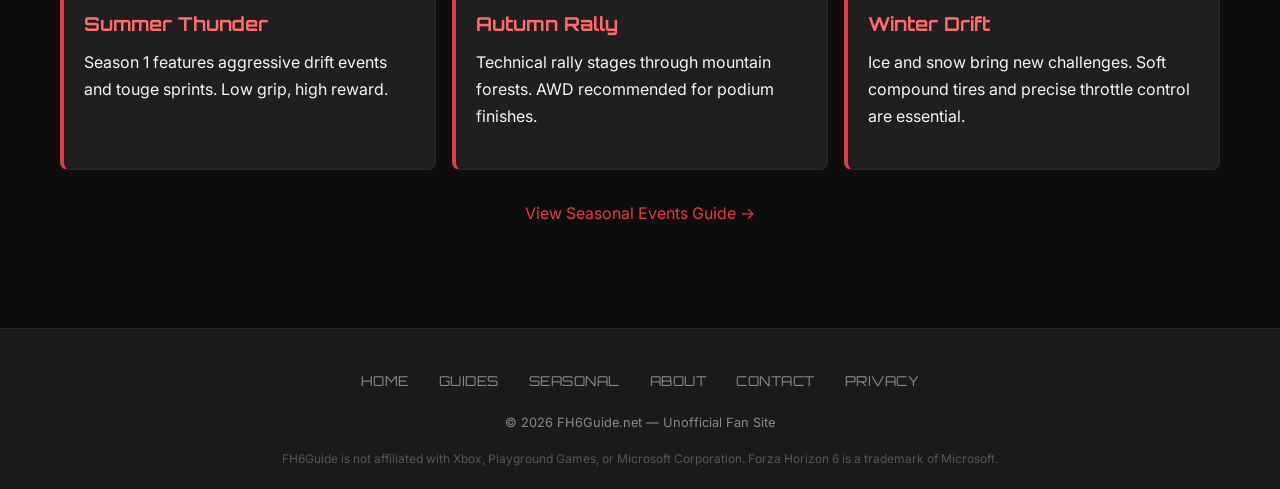
==== commit b9574353: "Add 49 images + remove AdSense placeholders cleanly - Add gallery images from Xbox.com (gallery_01-0" ====
--- a/index.html
+++ b/index.html
@@ -129,7 +129,11 @@
   </section>
 
   <div class="hero-image">
-    <img src="images/hero/hero.jpg" alt="Forza Horizon 6 Japan" loading="eager">
+    <img src="images/hero/hero.jpg" alt="Forza Horizon 6 Japan" loading="eager" style="width:100%;height:auto;display:block;border-radius:8px;">
+    <img src="images/tracks/city.jpg" alt="Tokyo City Racing" loading="lazy" style="width:100%;height:auto;display:block;margin-top:12px;border-radius:8px;">
+    <img src="images/gallery/gallery_01.jpg" alt="FH6 Japan Gameplay" loading="lazy" style="width:100%;height:auto;display:block;margin-top:12px;border-radius:8px;">
+    <img src="images/gallery/gallery_02.jpg" alt="Mountain Touge Racing" loading="lazy" style="width:100%;height:auto;display:block;margin-top:12px;border-radius:8px;">
+    <img src="images/gallery/gallery_03.jpg" alt="Night Street Racing" loading="lazy" style="width:100%;height:auto;display:block;margin-top:12px;border-radius:8px;">
   </div>
 
   <main class="main-content">
@@ -175,11 +179,6 @@
           </article>
         </div>
       </section>
-
-      <div class="ad-placeholder">
-        <div class="ad-label">Advertisement</div>
-        <div class="ad-text">AdSense Responsive Ad Unit — data-ad-slot</div>
-      </div>
 
       <section class="content-section">
         <h2>Welcome to Forza Horizon 6 Japan</h2>
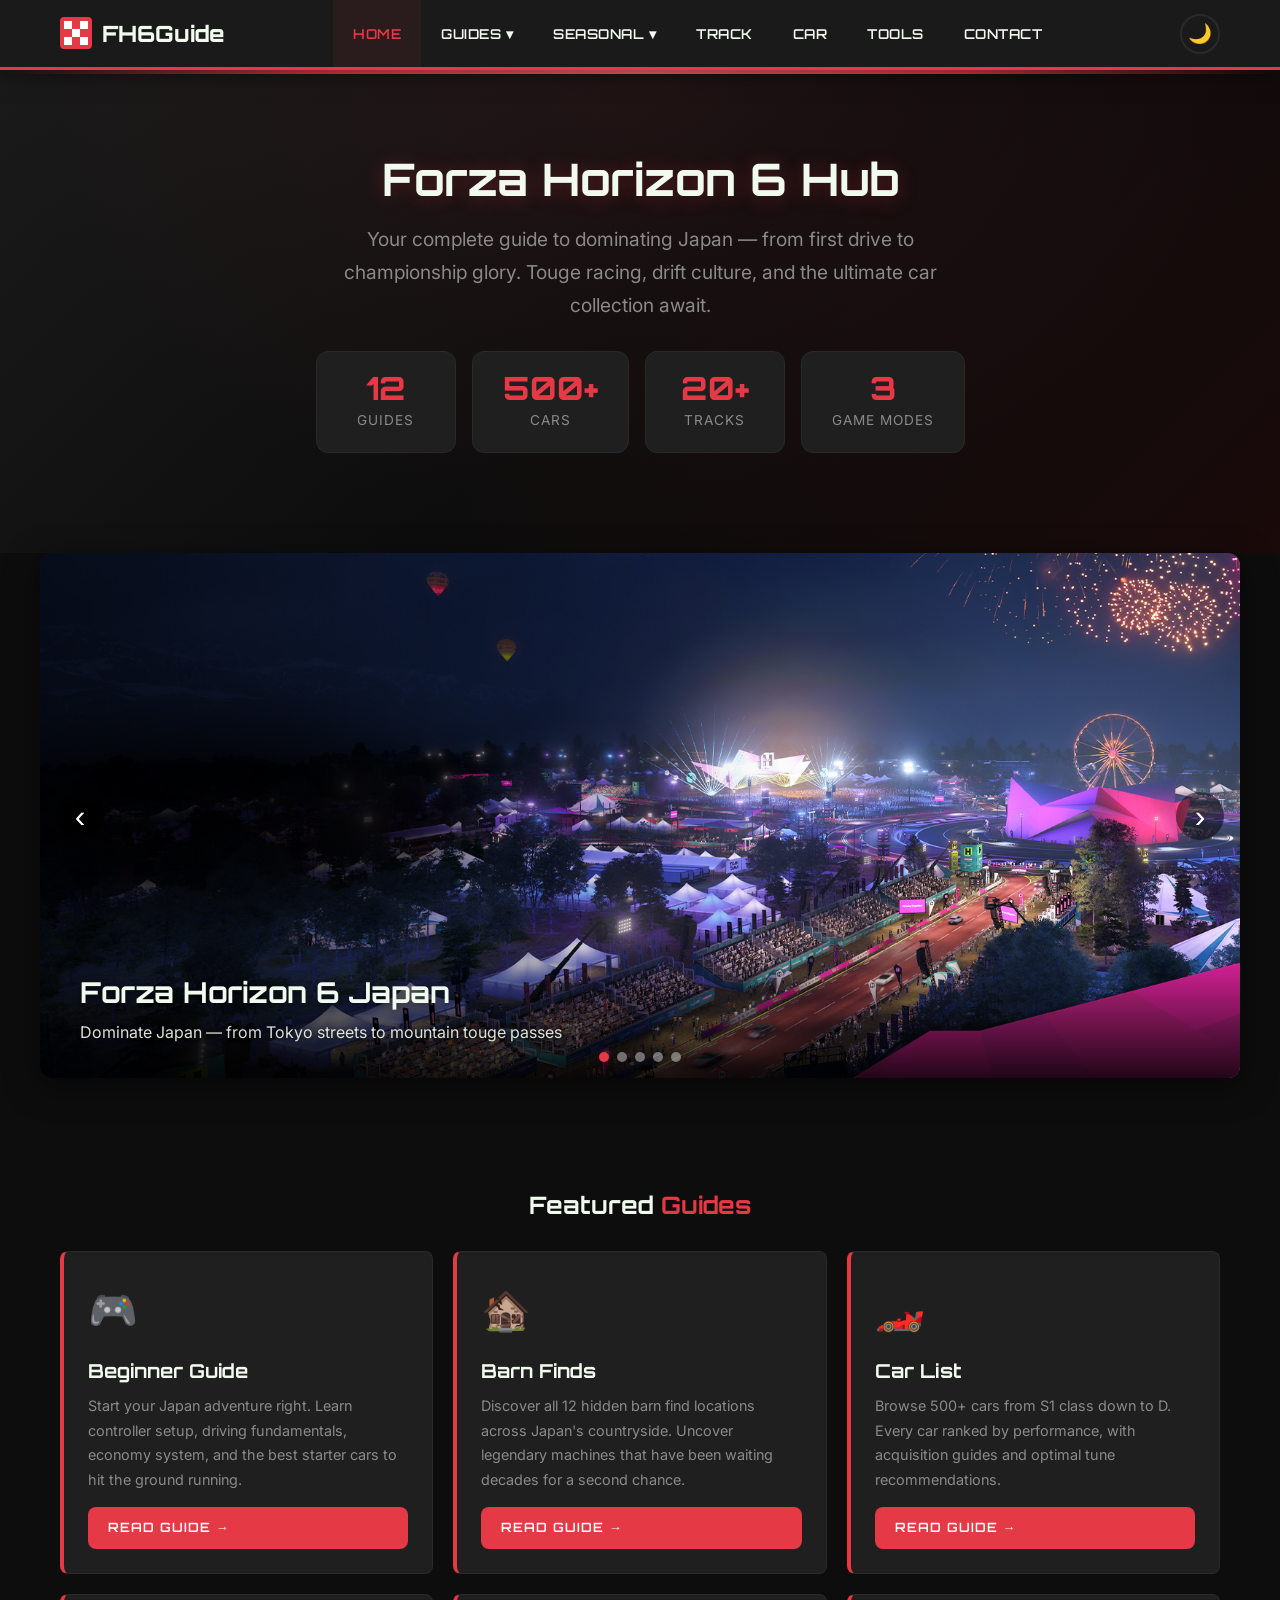
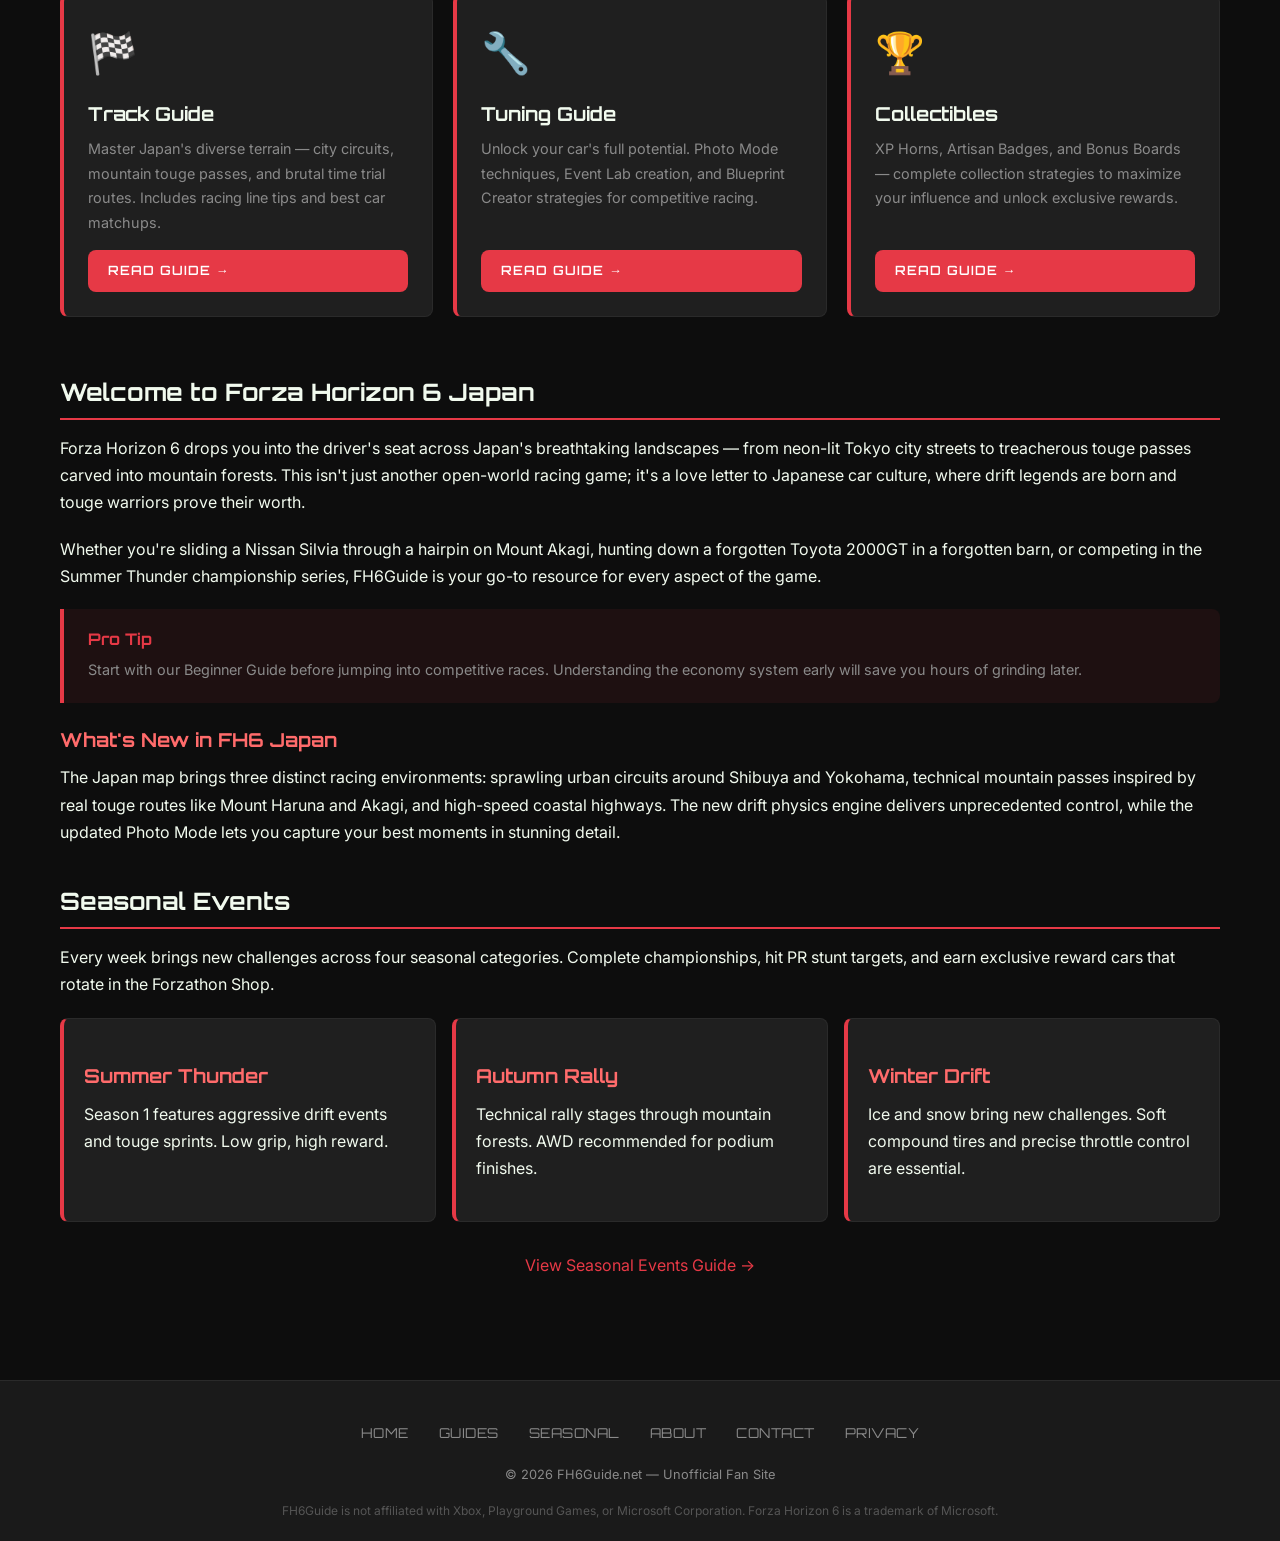
==== commit 49285d0e: "Add hero image carousel with 5 slides, auto-advance, captions" ====
--- a/index.html
+++ b/index.html
@@ -128,13 +128,54 @@
     </div>
   </section>
 
-  <div class="hero-image">
-    <img src="images/hero/hero.jpg" alt="Forza Horizon 6 Japan" loading="eager" style="width:100%;height:auto;display:block;border-radius:8px;">
-    <img src="images/tracks/city.jpg" alt="Tokyo City Racing" loading="lazy" style="width:100%;height:auto;display:block;margin-top:12px;border-radius:8px;">
-    <img src="images/gallery/gallery_01.jpg" alt="FH6 Japan Gameplay" loading="lazy" style="width:100%;height:auto;display:block;margin-top:12px;border-radius:8px;">
-    <img src="images/gallery/gallery_02.jpg" alt="Mountain Touge Racing" loading="lazy" style="width:100%;height:auto;display:block;margin-top:12px;border-radius:8px;">
-    <img src="images/gallery/gallery_03.jpg" alt="Night Street Racing" loading="lazy" style="width:100%;height:auto;display:block;margin-top:12px;border-radius:8px;">
-  </div>
+  <section class="hero-carousel" aria-label="Featured Images">
+    <div class="carousel-track">
+      <div class="carousel-slide active">
+        <img src="images/hero/hero.jpg" alt="Forza Horizon 6 Japan" loading="eager">
+        <div class="carousel-caption">
+          <h2>Forza Horizon 6 Japan</h2>
+          <p>Dominate Japan — from Tokyo streets to mountain touge passes</p>
+        </div>
+      </div>
+      <div class="carousel-slide">
+        <img src="images/tracks/city.jpg" alt="Tokyo City Racing">
+        <div class="carousel-caption">
+          <h2>Tokyo City Racing</h2>
+          <p>Neon-lit streets and high-speed circuits await</p>
+        </div>
+      </div>
+      <div class="carousel-slide">
+        <img src="images/gallery/gallery_01.jpg" alt="FH6 Japan Gameplay">
+        <div class="carousel-caption">
+          <h2>500+ Cars to Collect</h2>
+          <p>From classics to hypercars — your garage awaits</p>
+        </div>
+      </div>
+      <div class="carousel-slide">
+        <img src="images/gallery/gallery_02.jpg" alt="Mountain Touge Racing">
+        <div class="carousel-caption">
+          <h2>Mountain Touge Racing</h2>
+          <p>Carve through hairpins on real-inspired routes</p>
+        </div>
+      </div>
+      <div class="carousel-slide">
+        <img src="images/gallery/gallery_03.jpg" alt="Night Street Racing">
+        <div class="carousel-caption">
+          <h2>Drift &amp; Touge Culture</h2>
+          <p>Build your reputation across Japan's racing scene</p>
+        </div>
+      </div>
+    </div>
+    <button class="carousel-btn prev" onclick="moveSlide(-1)" aria-label="Previous">‹</button>
+    <button class="carousel-btn next" onclick="moveSlide(1)" aria-label="Next">›</button>
+    <div class="carousel-dots">
+      <span class="dot active" onclick="goToSlide(0)"></span>
+      <span class="dot" onclick="goToSlide(1)"></span>
+      <span class="dot" onclick="goToSlide(2)"></span>
+      <span class="dot" onclick="goToSlide(3)"></span>
+      <span class="dot" onclick="goToSlide(4)"></span>
+    </div>
+  </section>
 
   <main class="main-content">
     <div class="container">
@@ -230,5 +271,42 @@
   </footer>
 
   <script src="js/header.js"></script>
+
+  <script>
+  let currentSlide = 0;
+  const slides = document.querySelectorAll('.carousel-slide');
+  const dots = document.querySelectorAll('.dot');
+  const totalSlides = slides.length;
+  let autoTimer;
+
+  function updateCarousel() {
+    slides.forEach((s, i) => {
+      s.classList.toggle('active', i === currentSlide);
+    });
+    dots.forEach((d, i) => {
+      d.classList.toggle('active', i === currentSlide);
+    });
+  }
+
+  function moveSlide(dir) {
+    currentSlide = (currentSlide + dir + totalSlides) % totalSlides;
+    updateCarousel();
+    resetAuto();
+  }
+
+  function goToSlide(n) {
+    currentSlide = n;
+    updateCarousel();
+    resetAuto();
+  }
+
+  function resetAuto() {
+    clearInterval(autoTimer);
+    autoTimer = setInterval(() => moveSlide(1), 4000);
+  }
+
+  autoTimer = setInterval(() => moveSlide(1), 4000);
+  </script>
+
 </body>
 </html>
--- a/css/style.css
+++ b/css/style.css
@@ -514,21 +514,8 @@
 
 
 /* Hero full-width image */
-.hero-image {
-    width: 100%;
-    max-width: 1200px;
-    margin: 0 auto 32px;
-    border-radius: 12px;
-    overflow: hidden;
-    box-shadow: 0 8px 32px rgba(0,0,0,0.4);
-}
-.hero-image img {
-    width: 100%;
-    height: auto;
-    display: block;
-    aspect-ratio: 16/7;
-    object-fit: cover;
-}
+
+
 
 .main-content {
   padding: 40px 0 60px;
@@ -1105,6 +1092,121 @@
   color: var(--accent);
   background-color: rgba(230, 57, 70, 0.08);
 }
+
+
+/* ===== CAROUSEL ===== */
+.hero-carousel {
+  position: relative;
+  width: 100%;
+  max-width: 1200px;
+  margin: 0 auto 32px;
+  border-radius: 12px;
+  overflow: hidden;
+  box-shadow: 0 8px 32px rgba(0,0,0,0.5);
+  background: #111;
+}
+
+.carousel-track {
+  position: relative;
+  width: 100%;
+  aspect-ratio: 16/7;
+  overflow: hidden;
+}
+
+.carousel-slide {
+  position: absolute;
+  top: 0;
+  left: 0;
+  width: 100%;
+  height: 100%;
+  opacity: 0;
+  transition: opacity 0.6s ease-in-out;
+  pointer-events: none;
+}
+
+.carousel-slide.active {
+  opacity: 1;
+  pointer-events: auto;
+  z-index: 1;
+}
+
+.carousel-slide img {
+  width: 100%;
+  height: 100%;
+  object-fit: cover;
+  display: block;
+}
+
+.carousel-caption {
+  position: absolute;
+  bottom: 0;
+  left: 0;
+  right: 0;
+  padding: 32px 40px;
+  background: linear-gradient(transparent, rgba(0,0,0,0.85));
+  color: var(--text);
+  z-index: 2;
+}
+
+.carousel-caption h2 {
+  font-family: var(--font-heading);
+  font-size: 1.8rem;
+  margin-bottom: 8px;
+  text-shadow: 0 2px 8px rgba(0,0,0,0.8);
+}
+
+.carousel-caption p {
+  font-size: 1rem;
+  opacity: 0.9;
+  margin: 0;
+  text-shadow: 0 1px 4px rgba(0,0,0,0.8);
+}
+
+.carousel-btn {
+  position: absolute;
+  top: 50%;
+  transform: translateY(-50%);
+  z-index: 10;
+  background: rgba(0,0,0,0.5);
+  border: none;
+  color: #fff;
+  font-size: 2rem;
+  width: 48px;
+  height: 48px;
+  border-radius: 50%;
+  cursor: pointer;
+  transition: background 0.2s;
+  display: flex;
+  align-items: center;
+  justify-content: center;
+  line-height: 1;
+}
+
+.carousel-btn:hover { background: var(--accent); }
+.carousel-btn.prev { left: 16px; }
+.carousel-btn.next { right: 16px; }
+
+.carousel-dots {
+  position: absolute;
+  bottom: 16px;
+  left: 50%;
+  transform: translateX(-50%);
+  z-index: 10;
+  display: flex;
+  gap: 8px;
+}
+
+.dot {
+  width: 10px;
+  height: 10px;
+  border-radius: 50%;
+  background: rgba(255,255,255,0.4);
+  cursor: pointer;
+  transition: background 0.2s;
+}
+
+.dot.active { background: var(--accent); }
+
 
 @media (max-width: 992px) {
   .nav-desktop {
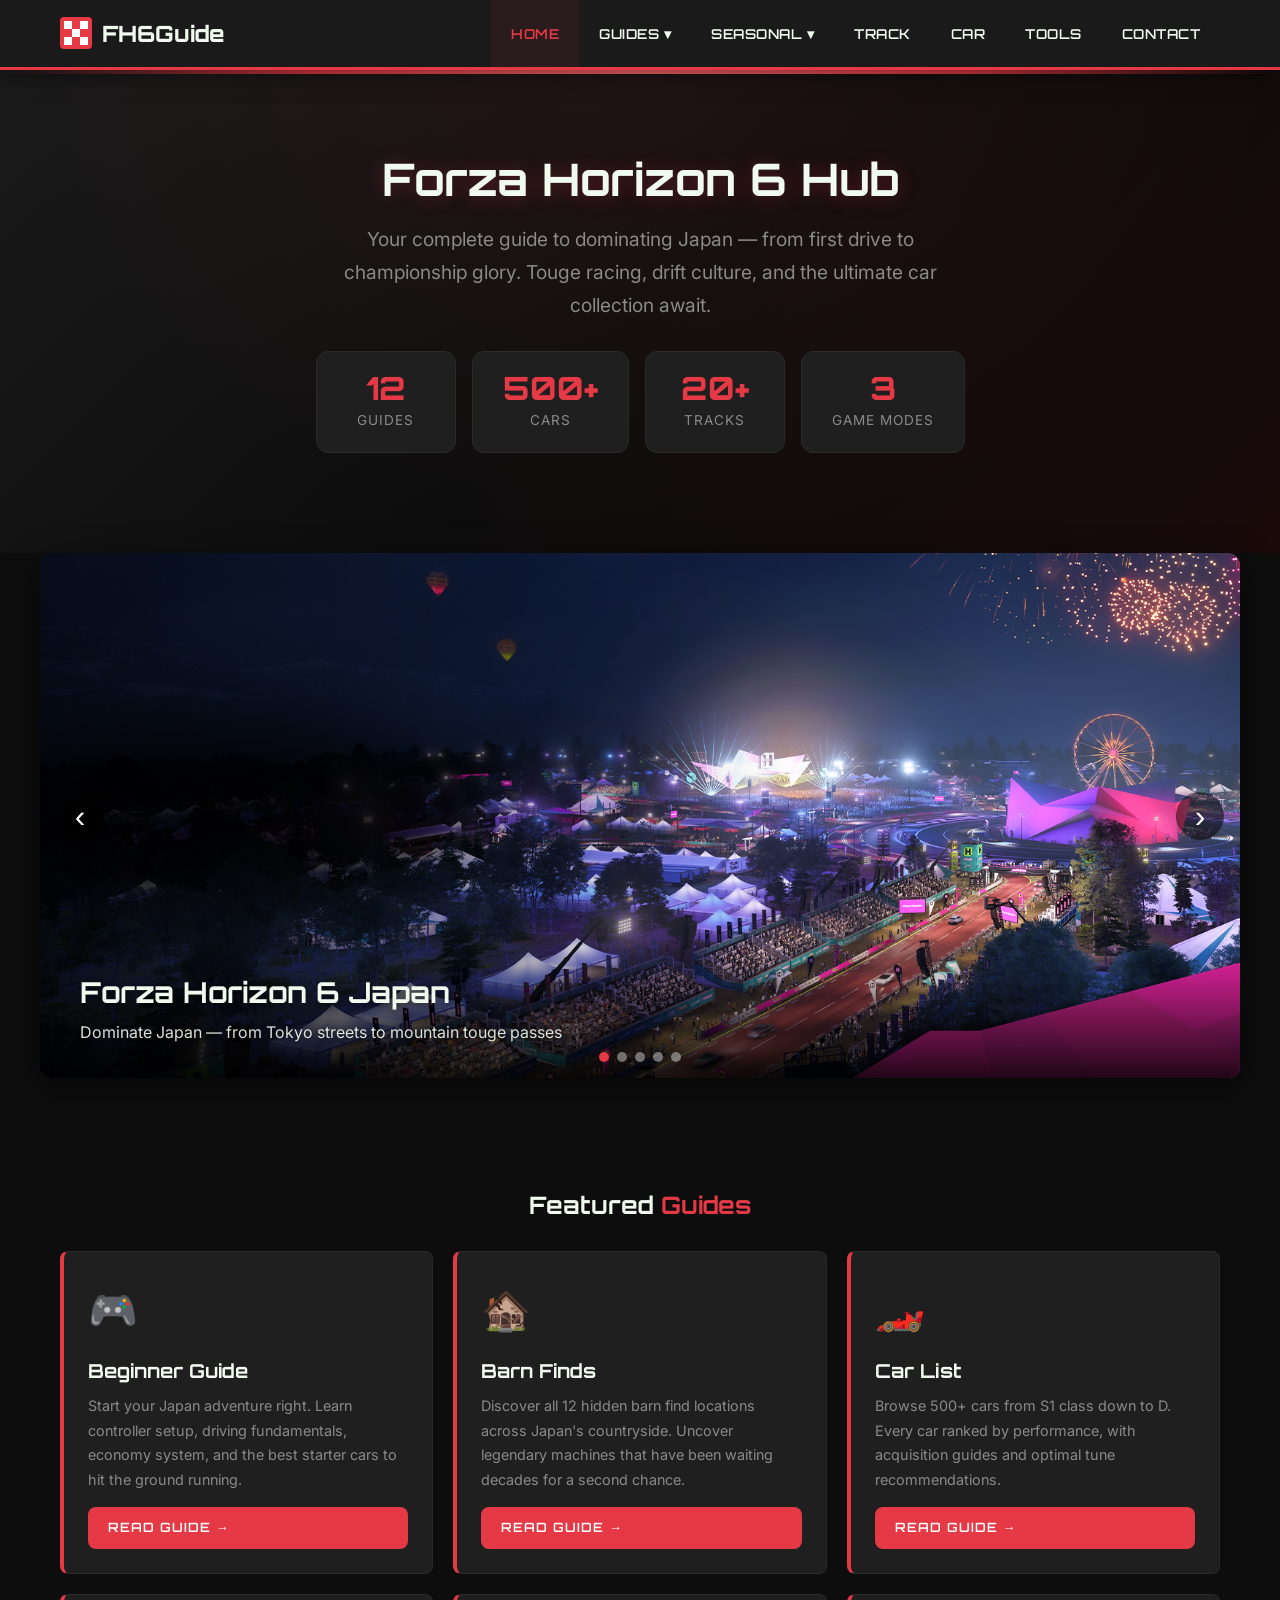
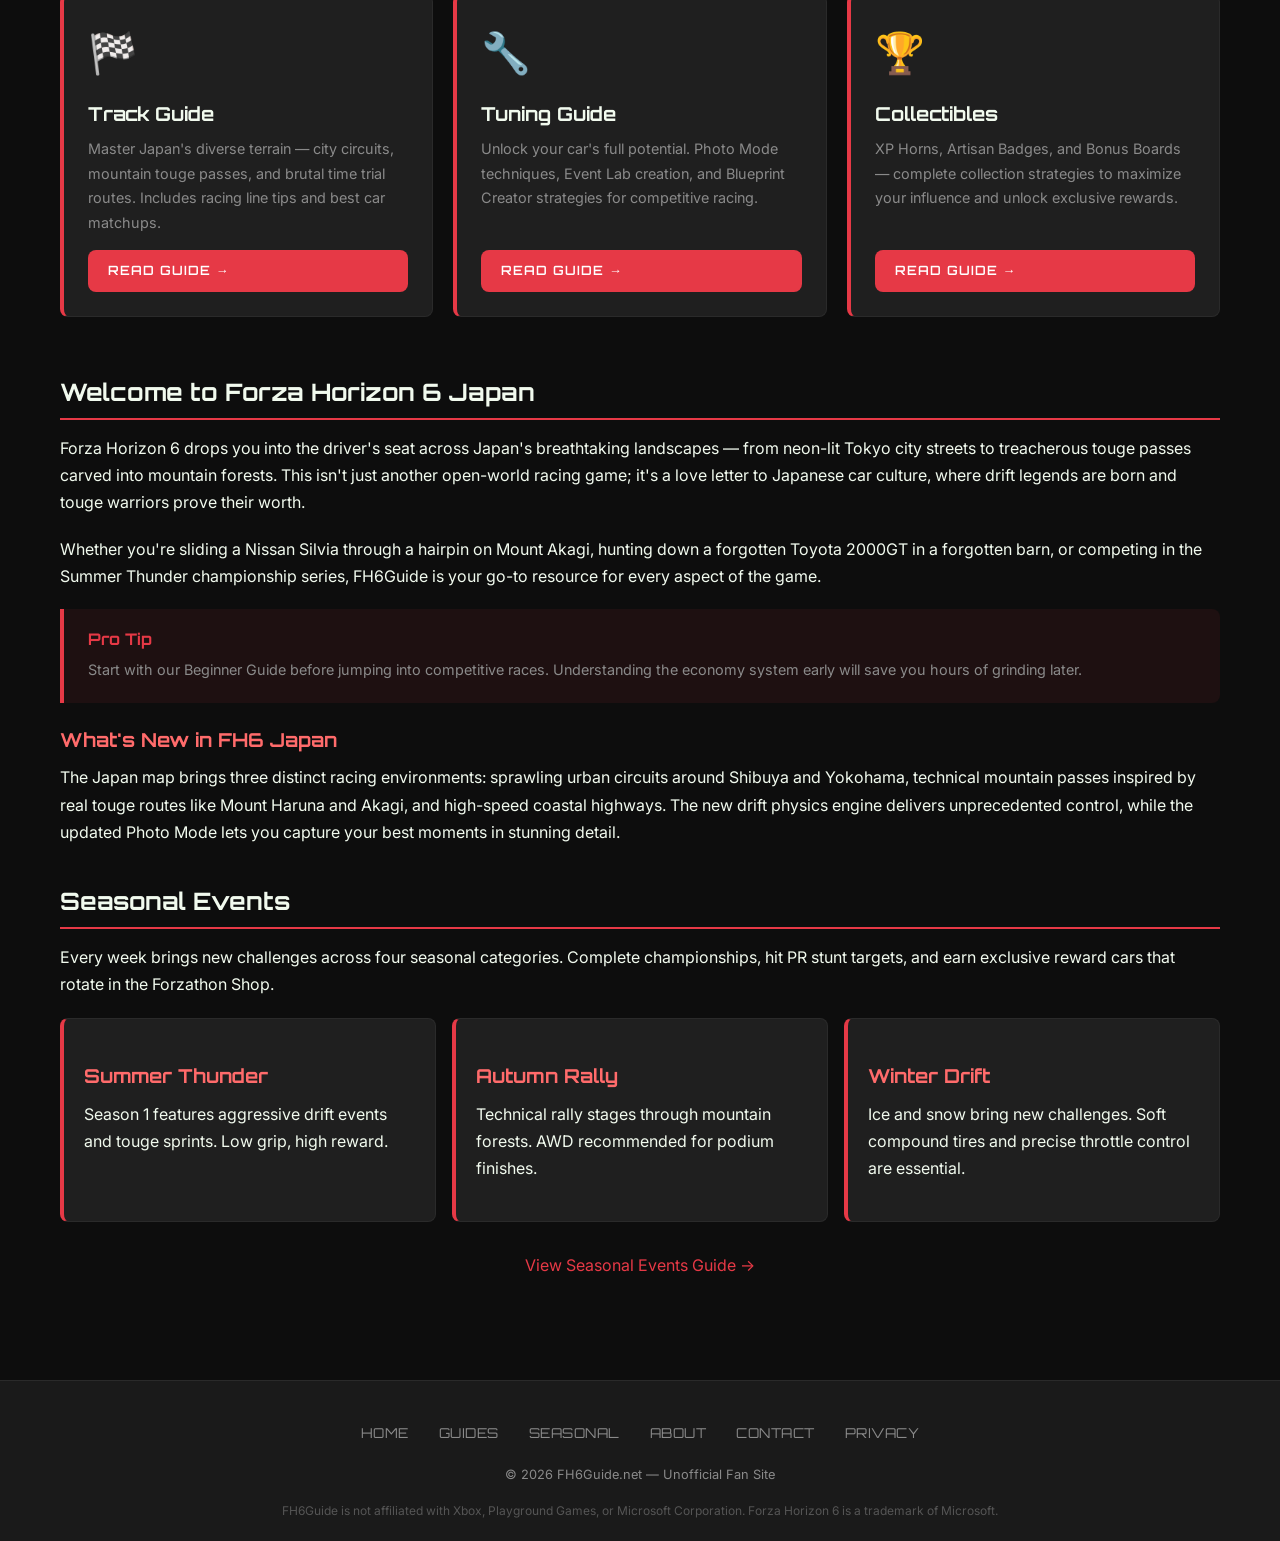
==== commit 1cd7b4f6: "Remove dark mode toggle buttons from all pages Removes the unused dark mode toggle button (🌙) from a" ====
--- a/index.html
+++ b/index.html
@@ -14,6 +14,13 @@
   <meta name="twitter:card" content="summary_large_image">
   <meta name="twitter:title" content="Forza Horizon 6 Hub">
   <meta name="twitter:description" content="Your complete Japan racing guide for FH6.">
+  <link rel="icon" type="image/svg+xml" href="favicon.svg">
+  <link rel="apple-touch-icon" sizes="180x180" href="favicon.svg">
+  <meta name="theme-color" content="#e63946">
+  <meta name="robots" content="index, follow">
+  <link rel="alternate" hreflang="en" href="https://fh6guide.net/">
+  <link rel="alternate" hreflang="x-default" href="https://fh6guide.net/">
+  <link rel="sitemap" type="application/xml" href="sitemap.xml">
   <link rel="stylesheet" href="css/style.css">
   <script type="application/ld+json">
   {
@@ -28,6 +35,8 @@
     }
   }
   </script>
+  <script async src="https://pagead2.googlesyndication.com/pagead/js/adsbygoogle.js?client=ca-pub-9420599375364457"
+     crossorigin="anonymous"></script>
 </head>
 <body>
   <header class="header">
@@ -69,7 +78,6 @@
           <li><a href="pages/contact.html">Contact</a></li>
         </ul>
       </nav>
-      <button class="dark-mode-toggle" aria-label="Toggle dark mode">🌙</button>
       <button class="hamburger" aria-label="Menu">
         <span></span><span></span><span></span>
       </button>
--- a/css/style.css
+++ b/css/style.css
@@ -1208,6 +1208,82 @@
 .dot.active { background: var(--accent); }
 
 
+
+/* ===== IMAGE GALLERY GRID ===== */
+.img-gallery {
+  display: grid;
+  grid-template-columns: repeat(auto-fit, minmax(280px, 1fr));
+  gap: 16px;
+  margin: 24px 0;
+}
+
+.img-gallery .gallery-item {
+  border-radius: 8px;
+  overflow: hidden;
+  position: relative;
+}
+
+.img-gallery .gallery-item img {
+  width: 100%;
+  height: 200px;
+  object-fit: cover;
+  display: block;
+  transition: transform 0.3s ease;
+}
+
+.img-gallery .gallery-item:hover img {
+  transform: scale(1.03);
+}
+
+.img-gallery .gallery-item .img-caption {
+  position: absolute;
+  bottom: 0;
+  left: 0;
+  right: 0;
+  padding: 8px 12px;
+  background: linear-gradient(transparent, rgba(0,0,0,0.8));
+  color: #fff;
+  font-size: 0.8rem;
+}
+
+
+/* ===== MENU FIXES ===== */
+/* Ensure nav-desktop dropdown doesn't overflow */
+.nav-desktop .dropdown {
+  max-height: 80vh;
+  overflow-y: auto;
+}
+
+/* Ensure guide cards have proper min-width to prevent squash */
+.guide-card {
+  min-width: 0;
+  word-wrap: break-word;
+}
+
+/* Ensure grid items don't overflow viewport */
+.guides-grid > * {
+  min-width: 0;
+  max-width: 100%;
+}
+
+/* Ensure img-gallery items don't overflow */
+.img-gallery > * {
+  min-width: 0;
+  max-width: 100%;
+}
+
+/* Ensure all table-wrapper contents scroll horizontally */
+.table-wrapper {
+  max-width: 100%;
+  overflow-x: auto;
+}
+
+/* Tab buttons shouldn't wrap oddly */
+.tab-btn {
+  white-space: nowrap;
+  flex-shrink: 0;
+}
+
 @media (max-width: 992px) {
   .nav-desktop {
     display: none;
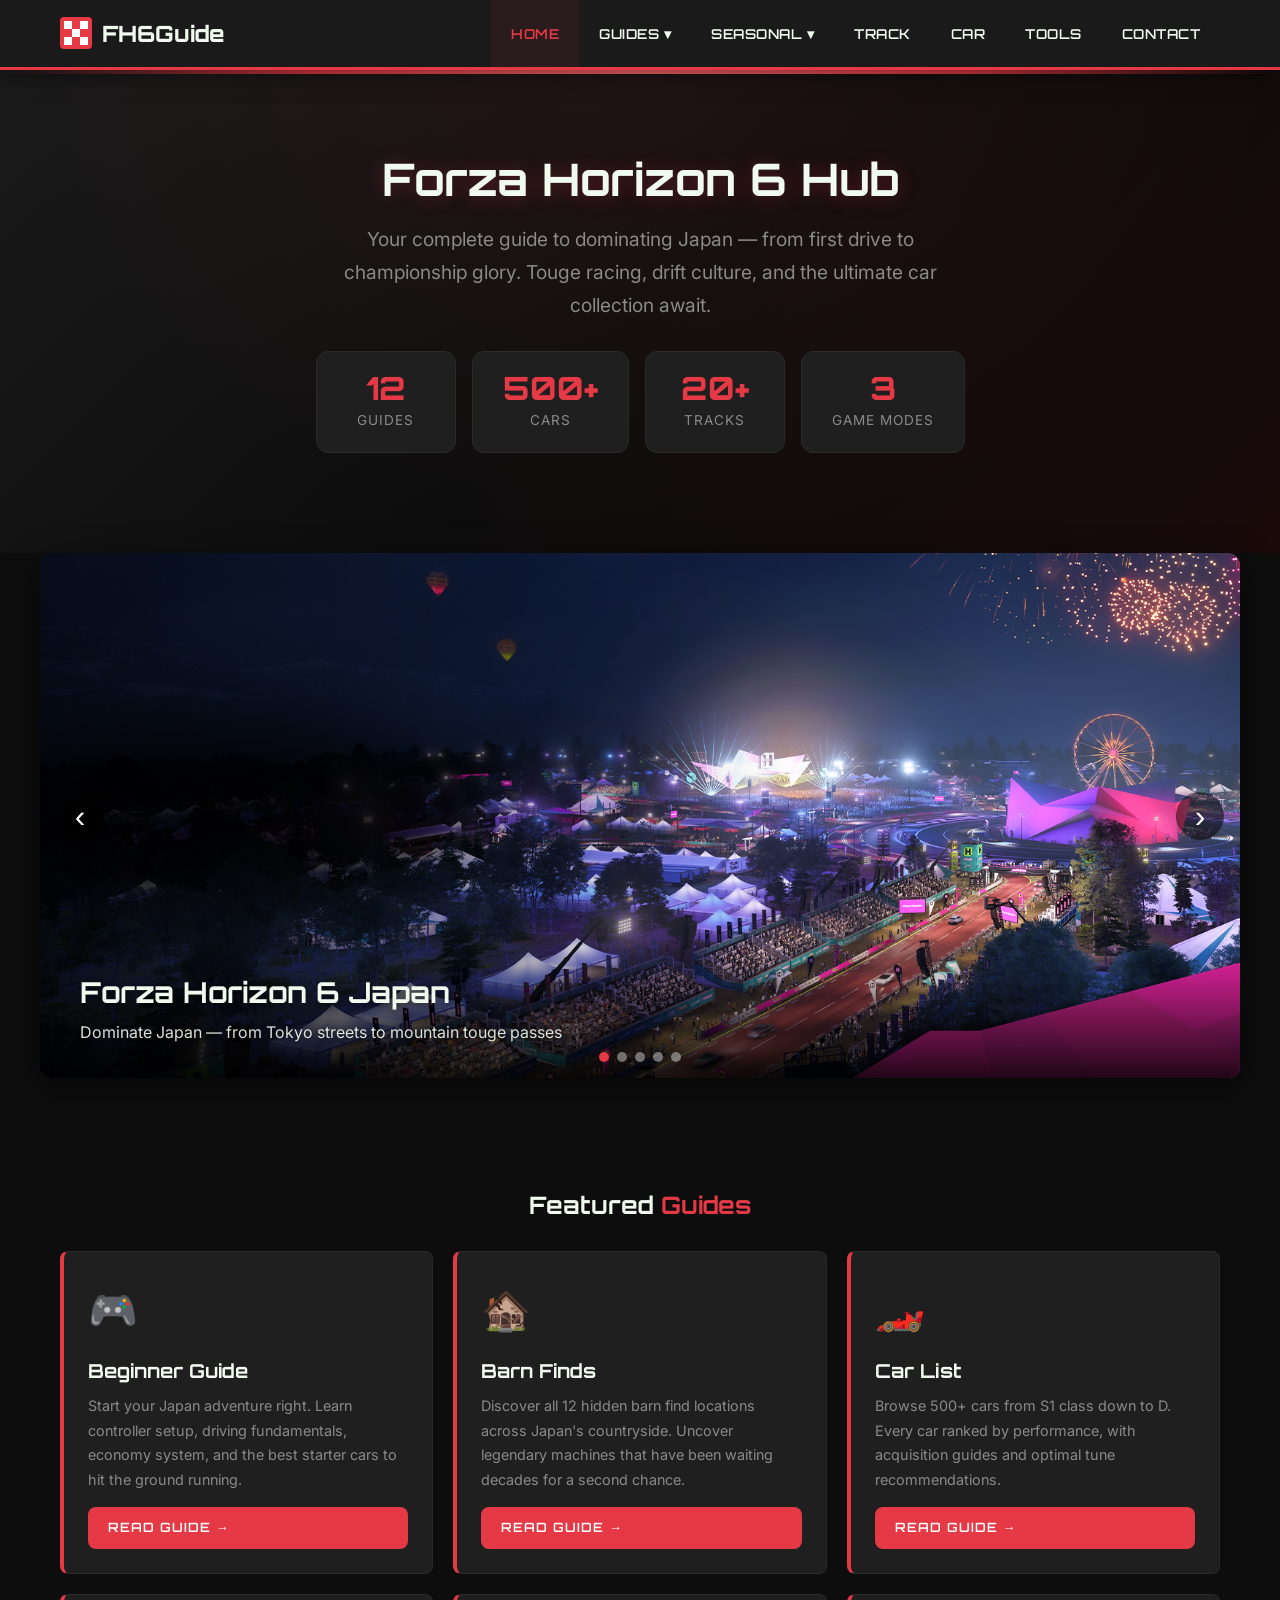
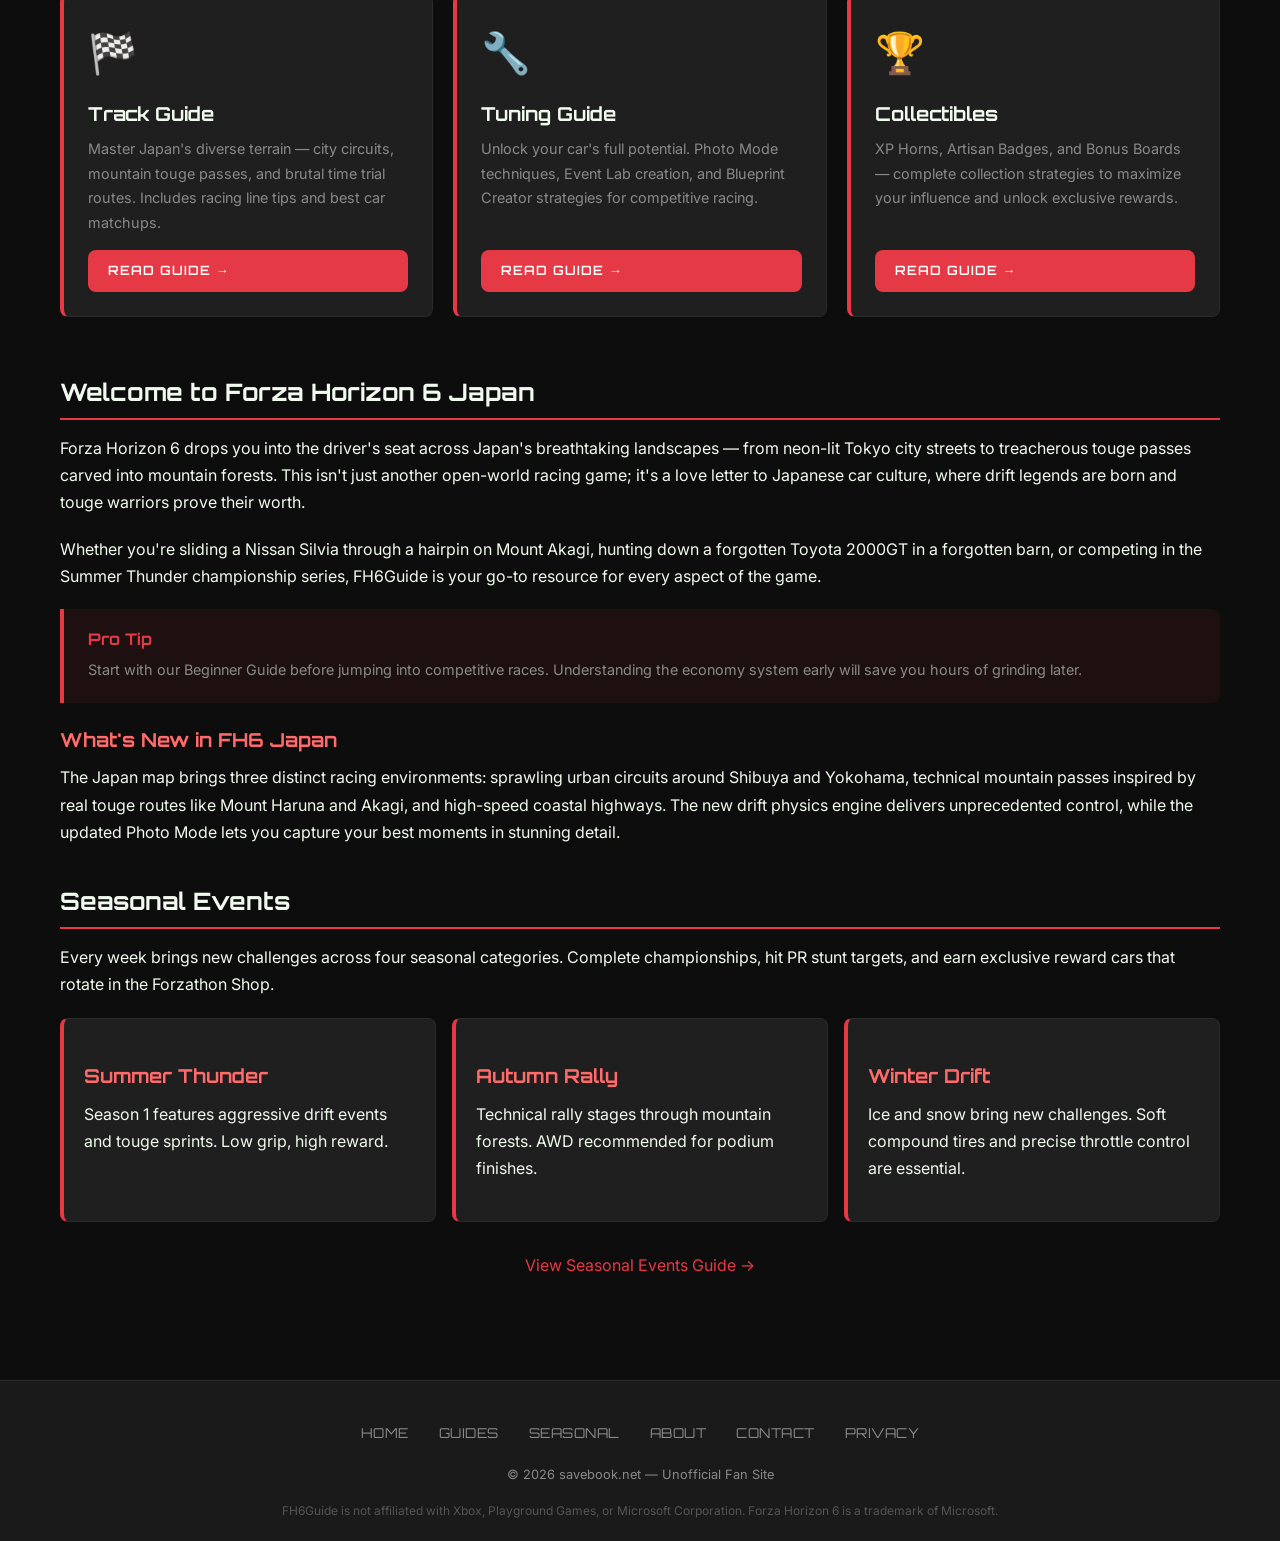
==== commit 36ac7ec5: "footer:统一为 © 2026 savebook.net — Unofficial Fan Site" ====
--- a/index.html
+++ b/index.html
@@ -273,7 +273,7 @@
         <a href="pages/contact.html">Contact</a>
         <a href="pages/privacy.html">Privacy</a>
       </div>
-      <p>© 2026 FH6Guide.net — Unofficial Fan Site</p>
+      <p>© 2026 savebook.net — Unofficial Fan Site</p>
       <p class="disclaimer">FH6Guide is not affiliated with Xbox, Playground Games, or Microsoft Corporation. Forza Horizon 6 is a trademark of Microsoft.</p>
     </div>
   </footer>
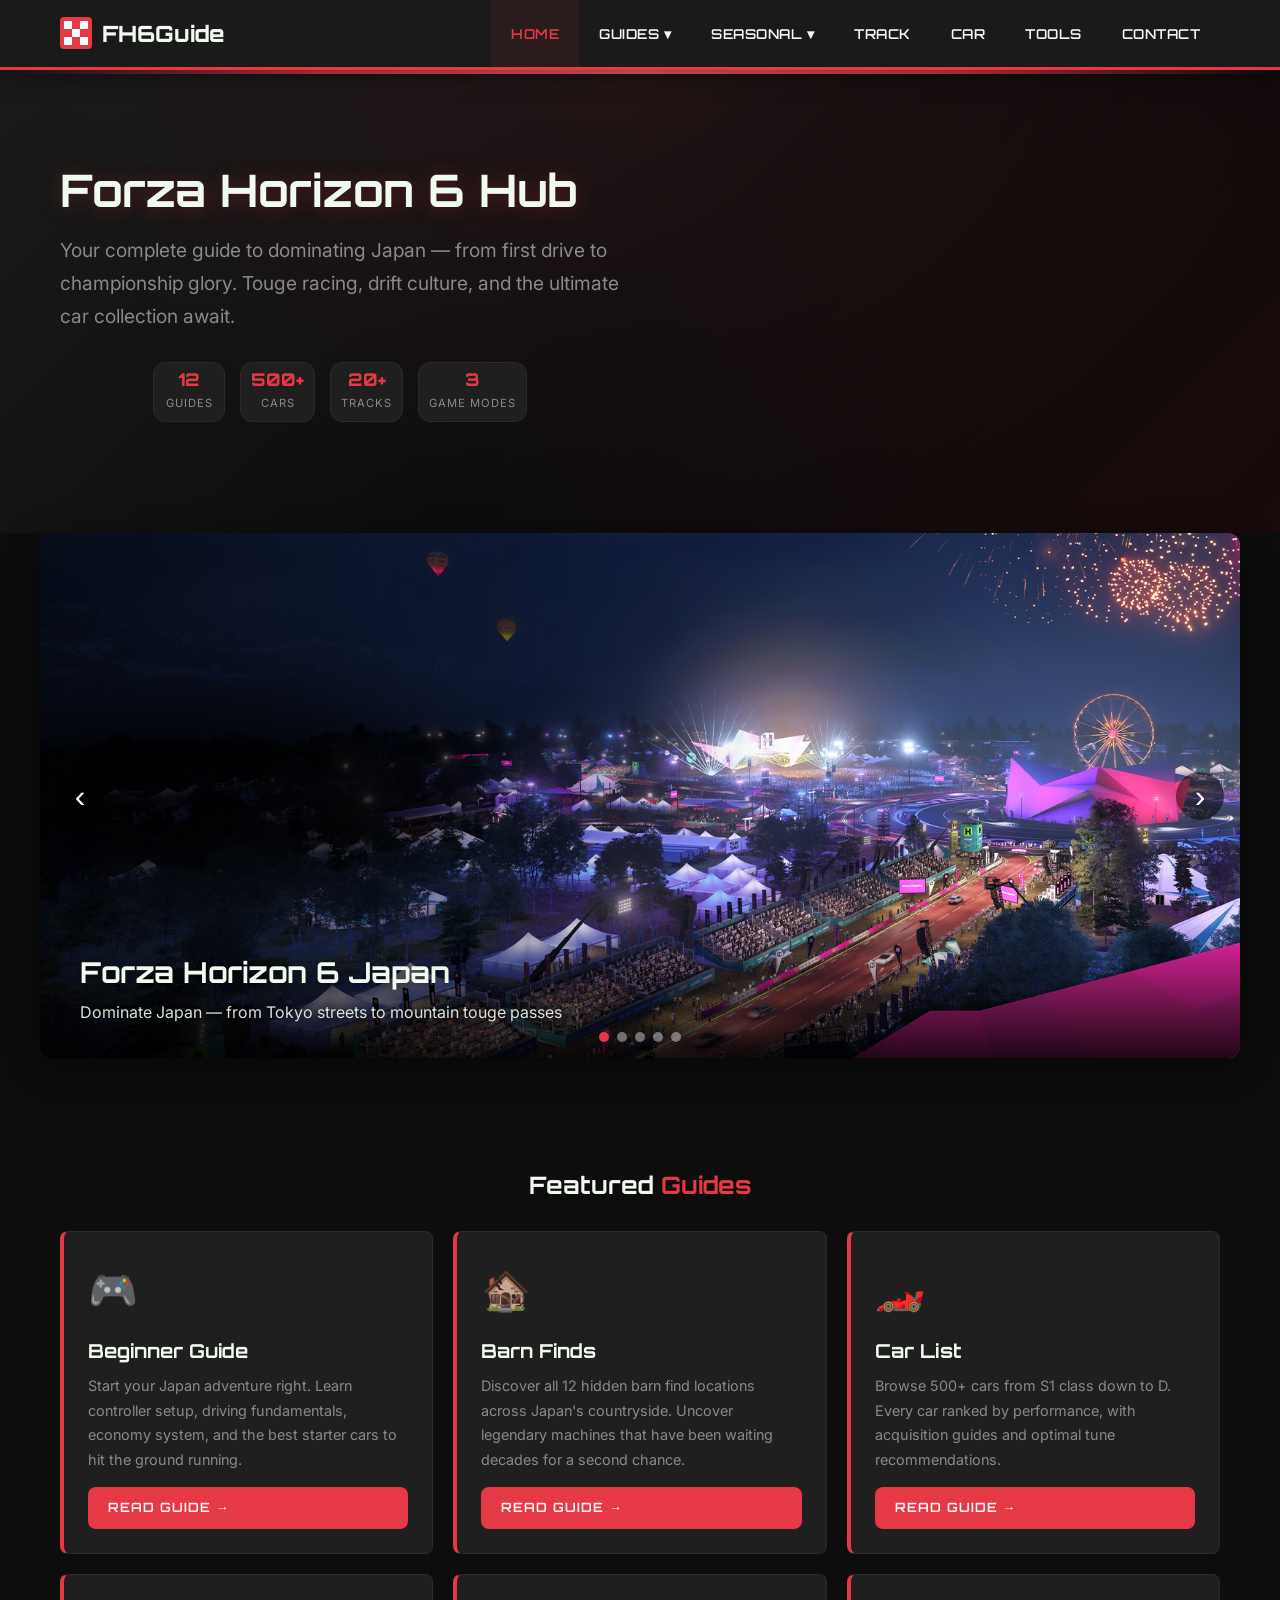
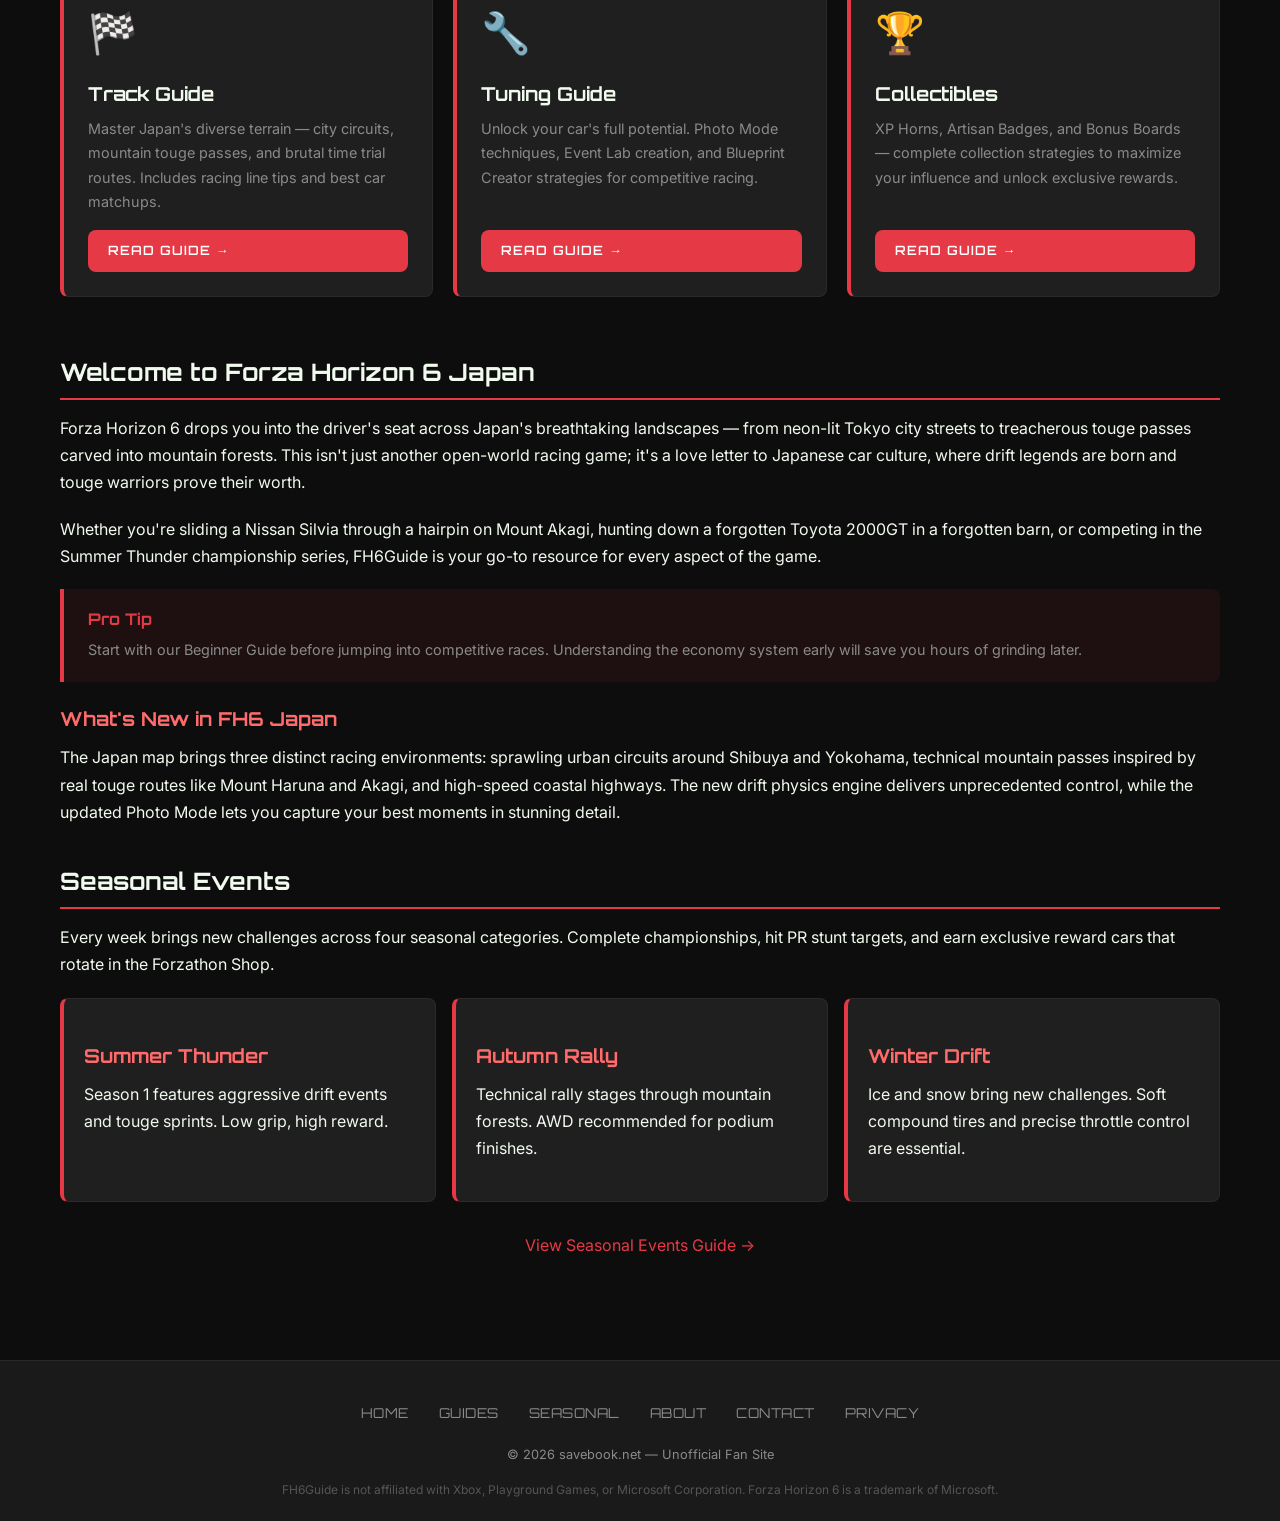
==== commit 4e3e23f9: "Add YouTube video to hero section Split hero into left (title, tagline, stats) and right (video) lay" ====
--- a/index.html
+++ b/index.html
@@ -112,26 +112,40 @@
   </nav>
 
   <section class="hero">
-    <div class="hero-content container">
-      <h1>Forza Horizon 6 Hub</h1>
-      <p class="tagline">Your complete guide to dominating Japan — from first drive to championship glory. Touge racing, drift culture, and the ultimate car collection await.</p>
-      <div class="stats-row">
-        <div class="stat-item">
-          <span class="stat-number">12</span>
-          <span class="stat-label">Guides</span>
-        </div>
-        <div class="stat-item">
-          <span class="stat-number">500+</span>
-          <span class="stat-label">Cars</span>
-        </div>
-        <div class="stat-item">
-          <span class="stat-number">20+</span>
-          <span class="stat-label">Tracks</span>
-        </div>
-        <div class="stat-item">
-          <span class="stat-number">3</span>
-          <span class="stat-label">Game Modes</span>
-        </div>
+    <div class="hero-inner container">
+      <div class="hero-left">
+        <h1>Forza Horizon 6 Hub</h1>
+        <p class="tagline">Your complete guide to dominating Japan — from first drive to championship glory. Touge racing, drift culture, and the ultimate car collection await.</p>
+        <div class="stats-row">
+          <div class="stat-item">
+            <span class="stat-number">12</span>
+            <span class="stat-label">Guides</span>
+          </div>
+          <div class="stat-item">
+            <span class="stat-number">500+</span>
+            <span class="stat-label">Cars</span>
+          </div>
+          <div class="stat-item">
+            <span class="stat-number">20+</span>
+            <span class="stat-label">Tracks</span>
+          </div>
+          <div class="stat-item">
+            <span class="stat-number">3</span>
+            <span class="stat-label">Game Modes</span>
+          </div>
+        </div>
+      </div>
+      <div class="hero-right">
+        <iframe
+          width="560"
+          height="315"
+          src="https://www.youtube.com/embed/oYhaW-Vr4wg"
+          title="Forza Horizon 6 Japan"
+          frameborder="0"
+          allow="accelerometer; autoplay; clipboard-write; encrypted-media; gyroscope; picture-in-picture"
+          allowfullscreen
+          loading="lazy">
+        </iframe>
       </div>
     </div>
   </section>
--- a/css/style.css
+++ b/css/style.css
@@ -326,6 +326,64 @@
   background: linear-gradient(135deg, var(--bg-secondary) 0%, var(--bg-primary) 50%, #1a0a0a 100%);
 }
 
+.hero-inner {
+  display: flex;
+  gap: 40px;
+  align-items: center;
+  justify-content: center;
+  flex-wrap: wrap;
+  position: relative;
+  z-index: 1;
+}
+
+.hero-left {
+  flex: 1;
+  min-width: 300px;
+  text-align: left;
+}
+
+.hero-left h1 {
+  font-size: 2rem;
+  margin-bottom: 10px;
+}
+
+.hero-left .tagline {
+  font-size: 0.9rem;
+  margin-bottom: 15px;
+}
+
+.hero-left .stats-row {
+  gap: 15px;
+  flex-wrap: nowrap;
+  overflow-x: auto;
+}
+
+.hero-left .stat-item {
+  padding: 8px 10px;
+  min-width: 72px;
+}
+
+.hero-left .stat-number {
+  font-size: 1.1rem;
+}
+
+.hero-left .stat-label {
+  font-size: 0.7rem;
+}
+
+.hero-right {
+  flex: 1;
+  min-width: 300px;
+  max-width: 560px;
+}
+
+.hero-right iframe {
+  width: 100%;
+  height: auto;
+  aspect-ratio: 16 / 9;
+  border-radius: 12px;
+}
+
 .hero::before {
   content: '';
   position: absolute;
@@ -1311,6 +1369,16 @@
     padding: 50px 0 40px;
   }
 
+  .hero-inner {
+    flex-direction: column;
+  }
+
+  .hero-left,
+  .hero-right {
+    text-align: center;
+    max-width: 100%;
+  }
+
   .hero h1 {
     font-size: 1.8rem;
   }
